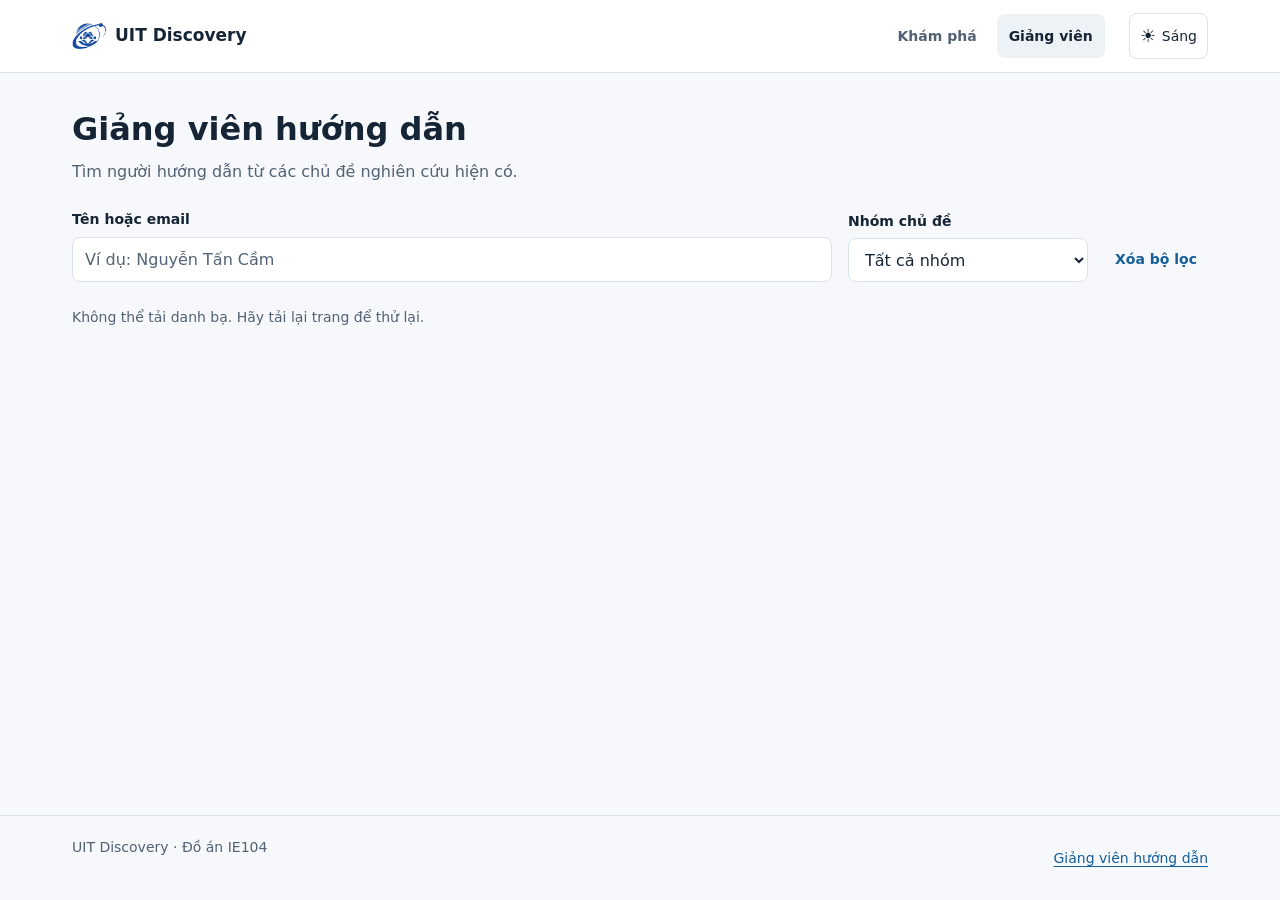
==== lecturers/index.html @ 0c949208 "feat: align lecturer directory and profiles with academic design" ====
<!DOCTYPE html>
<html lang="vi">
  <head>
    <meta charset="utf-8" />
    <script src="../assets/js/theme.js"></script>
    <meta name="viewport" content="width=device-width, initial-scale=1" />
    <meta name="description" content="Tìm giảng viên theo tên, email và nhóm chủ đề nghiên cứu." />
    <title>Giảng viên hướng dẫn | UIT Discovery</title>
    <link rel="icon" href="../assets/images/uit-logo.png" />
    <link rel="stylesheet" href="../assets/css/reset.css" />
    <link rel="stylesheet" href="../assets/css/style.css" />
    <link rel="stylesheet" href="../assets/css/lecturers.css" />
    <script type="module" src="../assets/js/lecturers.js"></script>
  </head>
  <body id="page-lecturers">
    <a class="skip-link" href="#main-content">Đến nội dung chính</a>
    <header class="site-header">
      <div class="container site-header__inner">
        <a class="site-header__brand" href="../index.html"
          ><img
            class="site-header__logo-img"
            src="../assets/images/uit-logo.png"
            width="34"
            height="30"
            alt="UIT"
          /><span>UIT Discovery</span></a
        >
        <nav class="site-nav" aria-label="Điều hướng chính">
          <ul class="site-nav__list">
            <li><a class="site-nav__link" href="../topics/index.html">Khám phá</a></li>
            <li>
              <a class="site-nav__link" href="../lecturers/index.html" aria-current="page"
                >Giảng viên</a
              >
            </li>
          </ul>
        </nav>
        <button
          type="button"
          class="theme-toggle"
          aria-label="Giao diện sáng/tối"
          aria-pressed="false"
          title="Chuyển sang giao diện tối"
          hidden
        >
          <span class="theme-toggle__icon" aria-hidden="true">☀</span
          ><span class="theme-toggle__text">Sáng</span>
        </button>
      </div>
    </header>
    <main id="main-content" class="container page">
      <header class="page-header">
        <h1>Giảng viên hướng dẫn</h1>
        <p class="page-header__desc">Tìm người hướng dẫn từ các chủ đề nghiên cứu hiện có.</p>
      </header>
      <form id="lecturer-filter" class="lecturers-filter" role="search">
        <div class="form-group lecturers-filter__search">
          <label for="lecturer-search">Tên hoặc email</label
          ><input
            id="lecturer-search"
            type="search"
            placeholder="Ví dụ: Nguyễn Tấn Cầm"
            autocomplete="off"
          />
        </div>
        <div class="form-group">
          <label for="lecturer-group">Nhóm chủ đề</label
          ><select id="lecturer-group">
            <option value="">Tất cả nhóm</option>
          </select>
        </div>
        <button class="btn btn--quiet" type="reset">Xóa bộ lọc</button>
      </form>
      <p id="lecturers-status" class="lecturers-status" role="status" aria-live="polite">
        Đang tải giảng viên…
      </p>
      <section
        class="lecturers-grid"
        id="lecturers-list"
        aria-label="Danh sách giảng viên"
      ></section>
    </main>
    <footer class="site-footer">
      <div class="container site-footer__inner">
        <p>UIT Discovery · Đồ án IE104</p>
        <a href="../lecturers/index.html">Giảng viên hướng dẫn</a>
      </div>
    </footer>
    <noscript><p class="container">Hãy bật JavaScript để tải dữ liệu và xem lộ trình.</p></noscript>
  </body>
</html>
---- assets/css/style.css ----
/* Nền giao diện học thuật — TV1 quản lý token và thành phần dùng chung. */
:root {
  color-scheme: light;
  --color-bg: #f6f8fb;
  --color-surface: #fff;
  --color-text: #162536;
  --color-muted: #526274;
  --color-border: #dbe3ed;
  --color-primary: #165f9b;
  --color-on-primary: #fff;
  --color-link: #165f9b;
  --color-focus: #165f9b;
  --color-surface-muted: #edf2f7;
  --color-domain-sec-bg: #eaf2fa;
  --color-domain-sec-accent: #235b85;
  --color-domain-data-bg: #e7f4ef;
  --color-domain-data-accent: #23654e;
  --color-domain-nlp-bg: #f0ecf8;
  --color-domain-nlp-accent: #65468c;
  --font-body: system-ui, -apple-system, "Segoe UI", Arial, sans-serif;
  --font-heading: var(--font-body);
  --space-1: 4px;
  --space-2: 8px;
  --space-3: 12px;
  --space-4: 16px;
  --space-5: 24px;
  --space-6: 32px;
  --space-7: 40px;
  --space-8: 48px;
  --radius-sm: 8px;
  --radius-card: 12px;
  --radius-pill: 999px;
  --container-max: 1200px;
  --transition-fast: 150ms ease;
}
@media (prefers-color-scheme: dark) {
  :root:not([data-theme="light"]) {
    color-scheme: dark;
    --color-bg: #141a23;
    --color-surface: #1c2531;
    --color-text: #ecf2f8;
    --color-muted: #acb8c8;
    --color-border: #344154;
    --color-primary: #8cc7ff;
    --color-on-primary: #10263a;
    --color-link: #8cc7ff;
    --color-focus: #a9d6ff;
    --color-surface-muted: #242f3e;
    --color-domain-sec-bg: #20354a;
    --color-domain-sec-accent: #acd4f7;
    --color-domain-data-bg: #203a36;
    --color-domain-data-accent: #a1dfcf;
    --color-domain-nlp-bg: #342e48;
    --color-domain-nlp-accent: #d5c6f5;
  }
}
:root[data-theme="dark"] {
  color-scheme: dark;
  --color-bg: #141a23;
  --color-surface: #1c2531;
  --color-text: #ecf2f8;
  --color-muted: #acb8c8;
  --color-border: #344154;
  --color-primary: #8cc7ff;
  --color-on-primary: #10263a;
  --color-link: #8cc7ff;
  --color-focus: #a9d6ff;
  --color-surface-muted: #242f3e;
  --color-domain-sec-bg: #20354a;
  --color-domain-sec-accent: #acd4f7;
  --color-domain-data-bg: #203a36;
  --color-domain-data-accent: #a1dfcf;
  --color-domain-nlp-bg: #342e48;
  --color-domain-nlp-accent: #d5c6f5;
}
html {
  scroll-padding-top: 24px;
}
body {
  min-width: 0;
  min-height: 100vh;
  display: flex;
  flex-direction: column;
  background: var(--color-bg);
  color: var(--color-text);
  font-family: var(--font-body);
  font-size: 16px;
  line-height: 1.6;
}
main {
  flex: 1;
  min-width: 0;
}
[hidden] {
  display: none !important;
}
h1,
h2,
h3,
p,
a,
summary {
  overflow-wrap: anywhere;
}
h1,
h2,
h3 {
  color: var(--color-text);
  line-height: 1.3;
  font-weight: 700;
}
h1 {
  font-size: 26px;
}
h2 {
  font-size: 22px;
}
h3 {
  font-size: 18px;
}
a {
  color: var(--color-link);
  text-underline-offset: 3px;
}
a:hover {
  text-decoration-thickness: 2px;
}
button,
input,
select {
  font: inherit;
}
button,
a,
input,
select,
summary {
  -webkit-tap-highlight-color: transparent;
}
button {
  cursor: pointer;
}
button:disabled {
  cursor: default;
  opacity: 0.5;
}
:focus-visible {
  outline: 3px solid var(--color-focus);
  outline-offset: 3px;
}
.container {
  width: 100%;
  max-width: var(--container-max);
  margin-inline: auto;
  padding-inline: 16px;
}
.page {
  padding-block: 28px 48px;
}
.page-header {
  margin-bottom: 24px;
}
.page-header__desc {
  color: var(--color-muted);
  margin-top: 8px;
  max-width: 70ch;
}
.eyebrow {
  color: var(--color-muted);
  font-size: 14px;
  font-weight: 600;
  margin-bottom: 8px;
}
.site-header {
  background: var(--color-surface);
  border-bottom: 1px solid var(--color-border);
}
.site-header__inner {
  display: flex;
  align-items: center;
  flex-wrap: wrap;
  gap: 4px 12px;
  padding-block: 8px;
}
.site-header__brand {
  display: inline-flex;
  align-items: center;
  gap: 9px;
  text-decoration: none;
  color: var(--color-text);
  font-size: 17px;
  font-weight: 700;
  white-space: nowrap;
  min-height: 44px;
}
.site-header__logo-img {
  width: 34px;
  height: 30px;
  object-fit: contain;
}
.site-nav {
  order: 3;
  flex-basis: 100%;
}
.site-nav__list {
  display: flex;
  justify-content: center;
  gap: 8px;
  list-style: none;
  margin: 0;
  padding: 0;
}
.site-nav__link {
  display: flex;
  align-items: center;
  min-height: 44px;
  padding: 8px 12px;
  text-decoration: none;
  color: var(--color-muted);
  border-radius: 8px;
  font-size: 14px;
  font-weight: 600;
}
.site-nav__link[aria-current="page"] {
  background: var(--color-surface-muted);
  color: var(--color-text);
}
.site-nav__link:hover {
  color: var(--color-link);
}
.theme-toggle {
  margin-left: auto;
  display: inline-flex;
  align-items: center;
  justify-content: center;
  gap: 6px;
  min-height: 44px;
  min-width: 76px;
  padding: 8px 10px;
  background: transparent;
  border: 1px solid var(--color-border);
  border-radius: 8px;
  color: var(--color-text);
  font-size: 14px;
}
.theme-toggle__icon {
  font-size: 18px;
}
.site-footer {
  border-top: 1px solid var(--color-border);
  color: var(--color-muted);
  font-size: 14px;
}
.site-footer__inner {
  display: flex;
  justify-content: space-between;
  flex-wrap: wrap;
  gap: 8px 24px;
  padding-block: 20px;
}
.site-footer a {
  display: inline-flex;
  align-items: center;
  min-height: 44px;
}
.btn {
  display: inline-flex;
  justify-content: center;
  align-items: center;
  gap: 8px;
  min-height: 44px;
  padding: 9px 18px;
  border: 1px solid transparent;
  border-radius: var(--radius-sm);
  background: var(--color-primary);
  color: var(--color-on-primary);
  text-decoration: none;
  font-weight: 600;
  font-size: 14px;
  line-height: 1.4;
}
.btn:hover:not(:disabled) {
  filter: brightness(0.95);
}
.btn--outline {
  background: var(--color-surface);
  border-color: var(--color-border);
  color: var(--color-link);
}
.btn--quiet {
  background: transparent;
  color: var(--color-link);
  padding-inline: 10px;
}
label {
  font-size: 14px;
  font-weight: 600;
}
input,
select {
  display: block;
  width: 100%;
  min-height: 44px;
  padding: 9px 12px;
  border: 1px solid var(--color-border);
  border-radius: var(--radius-sm);
  background: var(--color-surface);
  color: var(--color-text);
  min-width: 0;
  max-width: 100%;
}
input::placeholder {
  color: var(--color-muted);
  opacity: 1;
}
.form-group {
  display: grid;
  gap: 6px;
  min-width: 0;
}
.badge,
.lecturer-tag {
  display: inline-block;
  border-radius: 6px;
  padding: 3px 9px;
  background: var(--color-surface-muted);
  color: var(--color-muted);
  font-size: 12px;
  font-weight: 600;
  line-height: 1.5;
}
.badge--primary,
.badge--sec,
.lecturer-tag--sec {
  background: var(--color-domain-sec-bg);
  color: var(--color-domain-sec-accent);
}
.badge--success,
.badge--data,
.lecturer-tag--data {
  background: var(--color-domain-data-bg);
  color: var(--color-domain-data-accent);
}
.badge--purple,
.badge--nlp,
.lecturer-tag--nlp {
  background: var(--color-domain-nlp-bg);
  color: var(--color-domain-nlp-accent);
}
.badge--warning {
  background: var(--color-surface-muted);
  color: var(--color-text);
}
.status-panel {
  padding-block: 48px;
  max-width: 65ch;
}
.status-panel p {
  margin-block: 12px 24px;
  color: var(--color-muted);
}
.skip-link {
  position: absolute;
  top: -100px;
  left: 16px;
  z-index: 100;
  background: var(--color-surface);
  padding: 12px;
  border: 1px solid var(--color-border);
}
.skip-link:focus {
  top: 8px;
}
.sr-only {
  position: absolute;
  width: 1px;
  height: 1px;
  padding: 0;
  margin: -1px;
  overflow: hidden;
  clip: rect(0, 0, 0, 0);
  white-space: nowrap;
  border: 0;
}
.reading-guide {
  color: var(--color-muted);
  font-size: 14px;
}
.reading-guide > summary {
  cursor: pointer;
  min-height: 44px;
  display: list-item;
  padding-block: 10px;
  color: var(--color-link);
  font-weight: 600;
}
.reading-guide ol,
.reading-guide p {
  margin-block: 8px 16px;
  max-width: 75ch;
}
.reading-guide ol {
  padding-left: 22px;
}
.breadcrumb {
  margin-bottom: 20px;
  font-size: 14px;
  color: var(--color-muted);
}
.breadcrumb a {
  display: inline-flex;
  min-height: 44px;
  align-items: center;
}
/* Hàng đề tài dùng lại ở khám phá và hồ sơ. */
.topic-row {
  display: grid;
  gap: 8px;
  padding: 20px;
  min-width: 0;
}
.topic-row + .topic-row {
  border-top: 1px solid var(--color-border);
}
.topic-row__title {
  font-size: 18px;
  line-height: 1.45;
  margin: 0;
}
.topic-row__title a {
  color: var(--color-text);
  text-decoration: none;
}
.topic-row__title a:hover {
  color: var(--color-link);
  text-decoration: underline;
}
.topic-row__meta {
  color: var(--color-muted);
  font-size: 14px;
}
.topic-row__group {
  justify-self: start;
}
@media (min-width: 768px) {
  .container {
    padding-inline: 24px;
  }
  h1 {
    font-size: 32px;
  }
  .page {
    padding-top: 36px;
  }
  .site-header__inner {
    min-height: 72px;
    flex-wrap: nowrap;
    gap: 24px;
  }
  .site-nav {
    order: 0;
    flex-basis: auto;
    margin-left: auto;
  }
  .site-nav__list {
    justify-content: flex-start;
  }
  .theme-toggle {
    margin-left: 0;
  }
  .topic-row {
    padding: 20px 24px;
  }
}
@media (min-width: 1024px) {
  .container {
    padding-inline: 32px;
  }
  .topic-row {
    grid-template-columns: minmax(0, 1fr) auto;
    column-gap: 24px;
  }
  .topic-row__title {
    grid-column: 1;
    grid-row: 1;
  }
  .topic-row__meta {
    grid-column: 1;
    grid-row: 2;
  }
  .topic-row__group {
    grid-column: 2;
    grid-row: 1;
    align-self: start;
    max-width: 190px;
  }
}
@media (prefers-reduced-motion: reduce) {
  *,
  *::before,
  *::after {
    scroll-behavior: auto !important;
    transition: none !important;
  }
}
/* Trang vào chỉ định hướng tới hai chức năng chính. */
#page-home .home {
  padding-block: 64px;
  max-width: 900px;
}
#page-home .home__intro {
  max-width: 65ch;
  color: var(--color-muted);
  margin-top: 16px;
}
#page-home .home__actions {
  display: flex;
  flex-wrap: wrap;
  gap: 12px;
  margin-block: 28px 40px;
}
#page-home .home__steps {
  border-top: 1px solid var(--color-border);
  padding-top: 24px;
}
#page-home .home__steps ol {
  padding-left: 22px;
  color: var(--color-muted);
  margin-top: 12px;
}
---- assets/css/lecturers.css ----
/* TV3 — danh bạ: cùng token với khám phá, lưới 1/2/3 cột. */
#page-lecturers .lecturers-filter {
  display: grid;
  gap: 16px;
  align-items: end;
  margin-bottom: 24px;
}
#page-lecturers .lecturers-filter > .btn {
  justify-self: start;
}
#page-lecturers .lecturers-status {
  color: var(--color-muted);
  font-size: 14px;
  margin-bottom: 16px;
  min-height: 23px;
}
#page-lecturers .lecturers-grid {
  display: grid;
  grid-template-columns: minmax(0, 1fr);
  gap: 16px;
}
#page-lecturers .lecturer-card {
  min-width: 0;
  display: flex;
  flex-direction: column;
  gap: 16px;
  padding: 20px;
  background: var(--color-surface);
  border: 1px solid var(--color-border);
  border-radius: 12px;
}
#page-lecturers .lecturer-card__header {
  display: flex;
  align-items: flex-start;
  gap: 12px;
}
#page-lecturers .lecturer-card__avatar {
  display: flex;
  align-items: center;
  justify-content: center;
  width: 44px;
  height: 44px;
  flex: 0 0 44px;
  border-radius: 50%;
  background: var(--color-surface-muted);
  color: var(--color-text);
  font-size: 14px;
  font-weight: 600;
  overflow: hidden;
}
#page-lecturers .lecturer-card__avatar img {
  width: 100%;
  height: 100%;
  object-fit: cover;
}
#page-lecturers .lecturer-card__meta {
  min-width: 0;
}
#page-lecturers .lecturer-card__name {
  font-size: 18px;
  margin-bottom: 6px;
  line-height: 1.4;
}
#page-lecturers .lecturer-card__email-link {
  font-size: 14px;
}
#page-lecturers .lecturer-card__tags {
  display: flex;
  flex-wrap: wrap;
  gap: 6px;
}
#page-lecturers .lecturer-card__footer {
  display: flex;
  align-items: center;
  justify-content: space-between;
  gap: 12px;
  margin-top: auto;
  padding-top: 4px;
}
#page-lecturers .lecturer-card__topic-count {
  color: var(--color-muted);
  font-size: 14px;
}
#page-lecturers .lecturer-card__profile-link {
  display: inline-flex;
  align-items: center;
  min-height: 44px;
  font-size: 14px;
  font-weight: 600;
}
@media (min-width: 768px) {
  #page-lecturers .lecturers-grid {
    grid-template-columns: repeat(2, minmax(0, 1fr));
  }
  #page-lecturers .lecturers-filter {
    grid-template-columns: minmax(0, 1fr) 240px auto;
  }
}
@media (min-width: 1024px) {
  #page-lecturers .lecturers-grid {
    grid-template-columns: repeat(3, minmax(0, 1fr));
  }
}
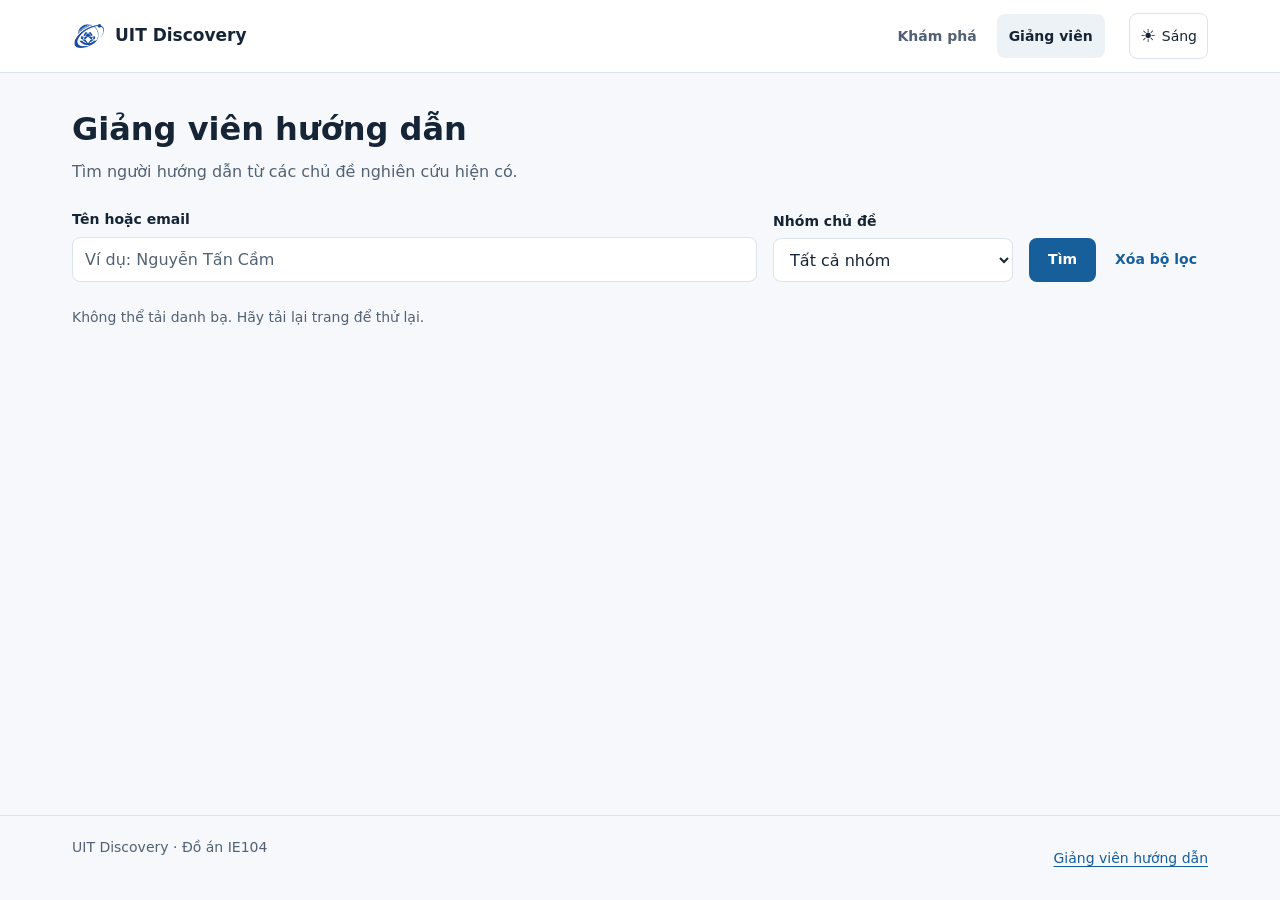
==== commit dcb925f4: "fix: validate search semantics and keep logo visible in dark mode" ====
--- a/lecturers/index.html
+++ b/lecturers/index.html
@@ -69,7 +69,10 @@
             <option value="">Tất cả nhóm</option>
           </select>
         </div>
-        <button class="btn btn--quiet" type="reset">Xóa bộ lọc</button>
+        <div class="lecturers-filter__actions">
+          <button class="btn" type="submit">Tìm</button
+          ><button class="btn btn--quiet" type="reset">Xóa bộ lọc</button>
+        </div>
       </form>
       <p id="lecturers-status" class="lecturers-status" role="status" aria-live="polite">
         Đang tải giảng viên…
--- a/assets/css/style.css
+++ b/assets/css/style.css
@@ -197,6 +197,10 @@
   width: 34px;
   height: 30px;
   object-fit: contain;
+  /* Logo gốc màu xanh cần nền trắng để rõ cả ở theme tối. */
+  background: #fff;
+  padding: 2px;
+  border-radius: 6px;
 }
 .site-nav {
   order: 3;
--- a/assets/css/lecturers.css
+++ b/assets/css/lecturers.css
@@ -101,3 +101,5 @@
     grid-template-columns: repeat(3, minmax(0, 1fr));
   }
 }
+
+#page-lecturers .lecturers-filter__actions { display:flex; flex-wrap:wrap; gap:8px; }
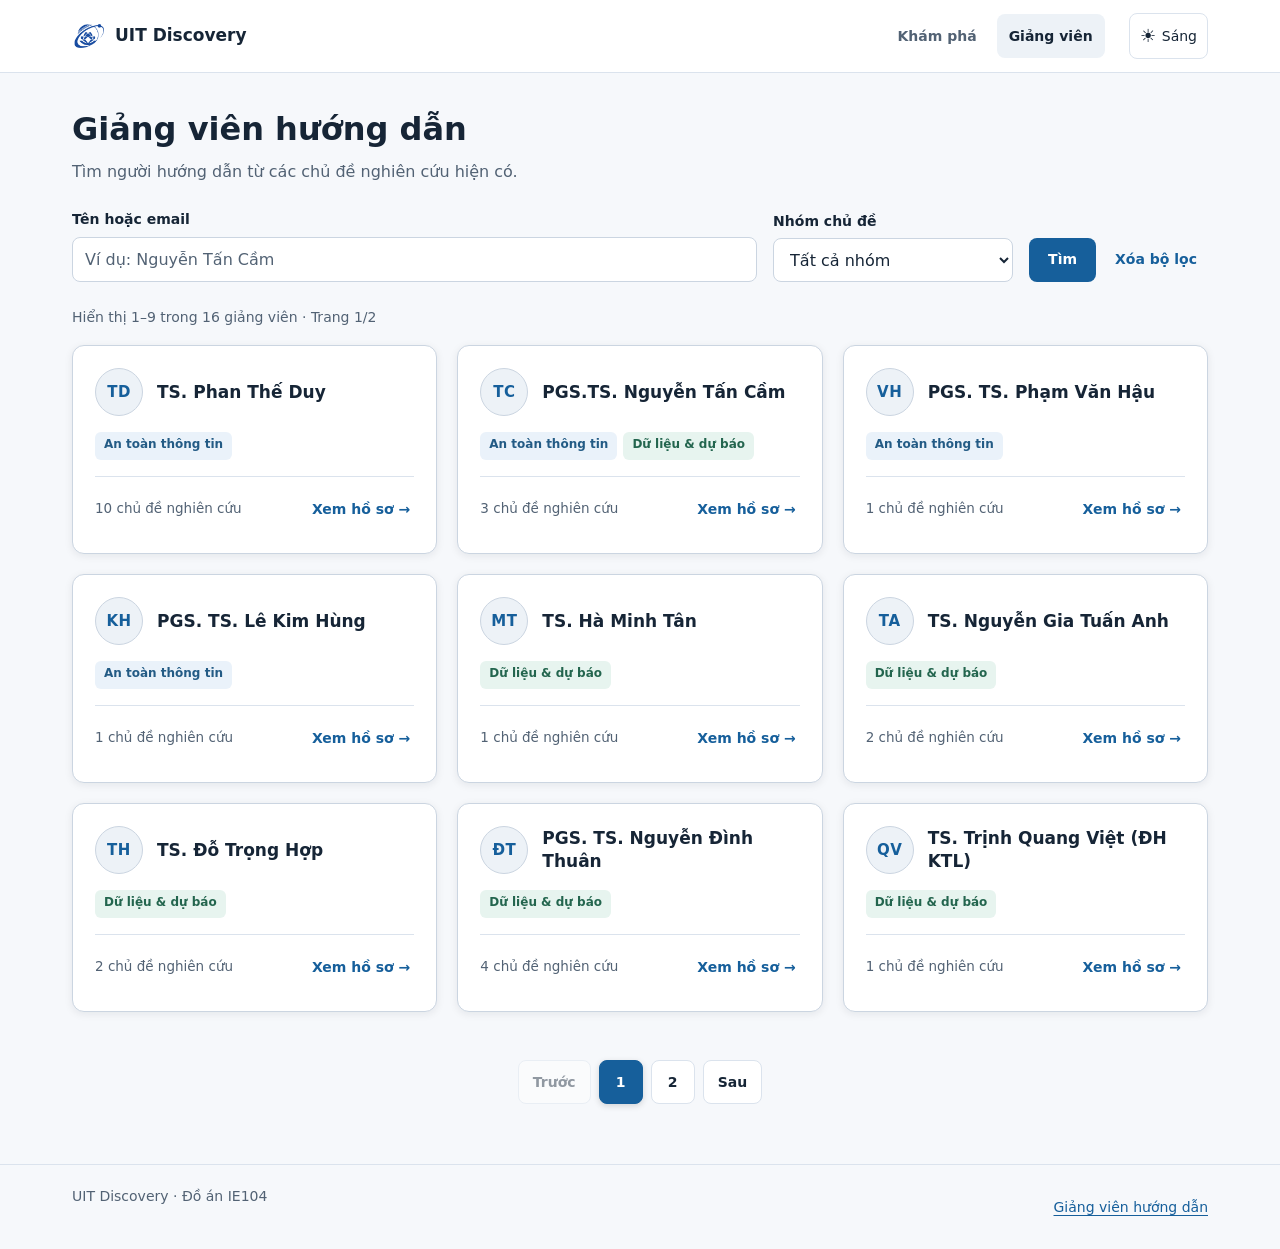
==== commit 158b5df6: "feat: improve Job 2 lecturers directory and profile usability" ====
--- a/lecturers/index.html
+++ b/lecturers/index.html
@@ -82,6 +82,12 @@
         id="lecturers-list"
         aria-label="Danh sách giảng viên"
       ></section>
+      <nav
+        id="lecturers-pagination"
+        class="lecturers-pagination"
+        aria-label="Phân trang danh sách giảng viên"
+        hidden
+      ></nav>
     </main>
     <footer class="site-footer">
       <div class="container site-footer__inner">
--- a/assets/css/lecturers.css
+++ b/assets/css/lecturers.css
@@ -1,93 +1,219 @@
-/* TV3 — danh bạ: cùng token với khám phá, lưới 1/2/3 cột. */
+/* TV2 Job 2 — Danh bạ giảng viên: nâng cấp giao diện, phân trang và responsive. */
+
+#page-lecturers {
+  --card-border-color: #cbd5e1;
+  --card-shadow: 0 2px 8px rgba(15, 23, 42, 0.08);
+}
+
+html[data-theme="dark"] #page-lecturers {
+  --card-border-color: #334155;
+  --card-shadow: 0 2px 8px rgba(0, 0, 0, 0.35);
+}
+
+@media (prefers-color-scheme: dark) {
+  html:not([data-theme="light"]) #page-lecturers {
+    --card-border-color: #334155;
+    --card-shadow: 0 2px 8px rgba(0, 0, 0, 0.35);
+  }
+}
+
 #page-lecturers .lecturers-filter {
   display: grid;
   gap: 16px;
   align-items: end;
   margin-bottom: 24px;
 }
+
+#page-lecturers .lecturers-filter input,
+#page-lecturers .lecturers-filter select {
+  border: 1.5px solid var(--card-border-color);
+  border-radius: var(--radius-sm);
+  background: var(--color-surface);
+  transition: border-color 0.15s ease, box-shadow 0.15s ease;
+}
+
+#page-lecturers .lecturers-filter input:focus,
+#page-lecturers .lecturers-filter select:focus {
+  border-color: var(--color-primary);
+  outline: 2px solid var(--color-focus);
+}
+
 #page-lecturers .lecturers-filter > .btn {
   justify-self: start;
 }
+
 #page-lecturers .lecturers-status {
   color: var(--color-muted);
   font-size: 14px;
   margin-bottom: 16px;
   min-height: 23px;
-}
+  font-weight: 500;
+}
+
 #page-lecturers .lecturers-grid {
   display: grid;
   grid-template-columns: minmax(0, 1fr);
-  gap: 16px;
-}
+  gap: 20px;
+}
+
 #page-lecturers .lecturer-card {
   min-width: 0;
   display: flex;
   flex-direction: column;
   gap: 16px;
-  padding: 20px;
+  padding: 22px;
   background: var(--color-surface);
-  border: 1px solid var(--color-border);
+  border: 1.5px solid var(--card-border-color);
   border-radius: 12px;
-}
+  box-shadow: var(--card-shadow);
+  transition: transform 0.2s ease, box-shadow 0.2s ease, border-color 0.2s ease;
+}
+
+#page-lecturers .lecturer-card:hover {
+  transform: translateY(-2px);
+  border-color: var(--color-primary);
+  box-shadow: 0 6px 18px rgba(0, 86, 179, 0.14);
+}
+
 #page-lecturers .lecturer-card__header {
   display: flex;
-  align-items: flex-start;
-  gap: 12px;
-}
+  align-items: center;
+  gap: 14px;
+}
+
 #page-lecturers .lecturer-card__avatar {
   display: flex;
   align-items: center;
   justify-content: center;
-  width: 44px;
-  height: 44px;
-  flex: 0 0 44px;
+  width: 48px;
+  height: 48px;
+  flex: 0 0 48px;
   border-radius: 50%;
   background: var(--color-surface-muted);
-  color: var(--color-text);
-  font-size: 14px;
-  font-weight: 600;
+  border: 1.5px solid var(--card-border-color);
+  color: var(--color-primary);
+  font-size: 15px;
+  font-weight: 700;
+  letter-spacing: 0.5px;
   overflow: hidden;
-}
+  user-select: none;
+}
+
 #page-lecturers .lecturer-card__avatar img {
   width: 100%;
   height: 100%;
   object-fit: cover;
 }
+
 #page-lecturers .lecturer-card__meta {
   min-width: 0;
-}
+  flex: 1;
+}
+
 #page-lecturers .lecturer-card__name {
-  font-size: 18px;
-  margin-bottom: 6px;
-  line-height: 1.4;
-}
-#page-lecturers .lecturer-card__email-link {
-  font-size: 14px;
-}
+  font-size: 17px;
+  margin: 0;
+  line-height: 1.35;
+  color: var(--color-text);
+  font-weight: 600;
+}
+
 #page-lecturers .lecturer-card__tags {
   display: flex;
   flex-wrap: wrap;
   gap: 6px;
-}
+  min-height: 28px;
+}
+
 #page-lecturers .lecturer-card__footer {
   display: flex;
   align-items: center;
   justify-content: space-between;
   gap: 12px;
   margin-top: auto;
-  padding-top: 4px;
-}
+  padding-top: 10px;
+  border-top: 1px solid var(--color-border);
+}
+
 #page-lecturers .lecturer-card__topic-count {
   color: var(--color-muted);
-  font-size: 14px;
-}
+  font-size: 13.5px;
+  margin: 0;
+}
+
 #page-lecturers .lecturer-card__profile-link {
   display: inline-flex;
   align-items: center;
+  gap: 4px;
   min-height: 44px;
+  padding: 0 4px;
   font-size: 14px;
   font-weight: 600;
-}
+  color: var(--color-primary);
+  text-decoration: none;
+  transition: color 0.15s ease, transform 0.15s ease;
+}
+
+#page-lecturers .lecturer-card__profile-link:hover {
+  color: var(--color-link);
+  text-decoration: underline;
+  transform: translateX(2px);
+}
+
+/* Thanh phân trang */
+#page-lecturers .lecturers-pagination {
+  display: flex;
+  justify-content: center;
+  align-items: center;
+  flex-wrap: wrap;
+  gap: 8px;
+  margin-top: 36px;
+  padding: 12px 0;
+}
+
+#page-lecturers .lecturers-pagination__button {
+  min-width: 44px;
+  min-height: 44px;
+  padding: 8px 14px;
+  border: 1px solid var(--color-border);
+  border-radius: var(--radius-sm);
+  background: var(--color-surface);
+  color: var(--color-text);
+  font-size: 14px;
+  font-weight: 600;
+  cursor: pointer;
+  display: inline-flex;
+  align-items: center;
+  justify-content: center;
+  transition: all 0.2s ease;
+}
+
+#page-lecturers .lecturers-pagination__button:hover:not(:disabled) {
+  background: var(--color-surface-muted);
+  border-color: var(--color-primary);
+  color: var(--color-primary);
+}
+
+#page-lecturers .lecturers-pagination__button:disabled {
+  opacity: 0.45;
+  cursor: not-allowed;
+  border-color: var(--color-border);
+}
+
+#page-lecturers .lecturers-pagination__button[aria-current="page"] {
+  background: var(--color-primary);
+  color: var(--color-on-primary);
+  border-color: var(--color-primary);
+  cursor: default;
+  box-shadow: 0 2px 6px rgba(0, 0, 0, 0.15);
+}
+
+#page-lecturers .lecturers-filter__actions {
+  display: flex;
+  flex-wrap: wrap;
+  gap: 8px;
+}
+
 @media (min-width: 768px) {
   #page-lecturers .lecturers-grid {
     grid-template-columns: repeat(2, minmax(0, 1fr));
@@ -96,10 +222,9 @@
     grid-template-columns: minmax(0, 1fr) 240px auto;
   }
 }
+
 @media (min-width: 1024px) {
   #page-lecturers .lecturers-grid {
     grid-template-columns: repeat(3, minmax(0, 1fr));
   }
 }
-
-#page-lecturers .lecturers-filter__actions { display:flex; flex-wrap:wrap; gap:8px; }
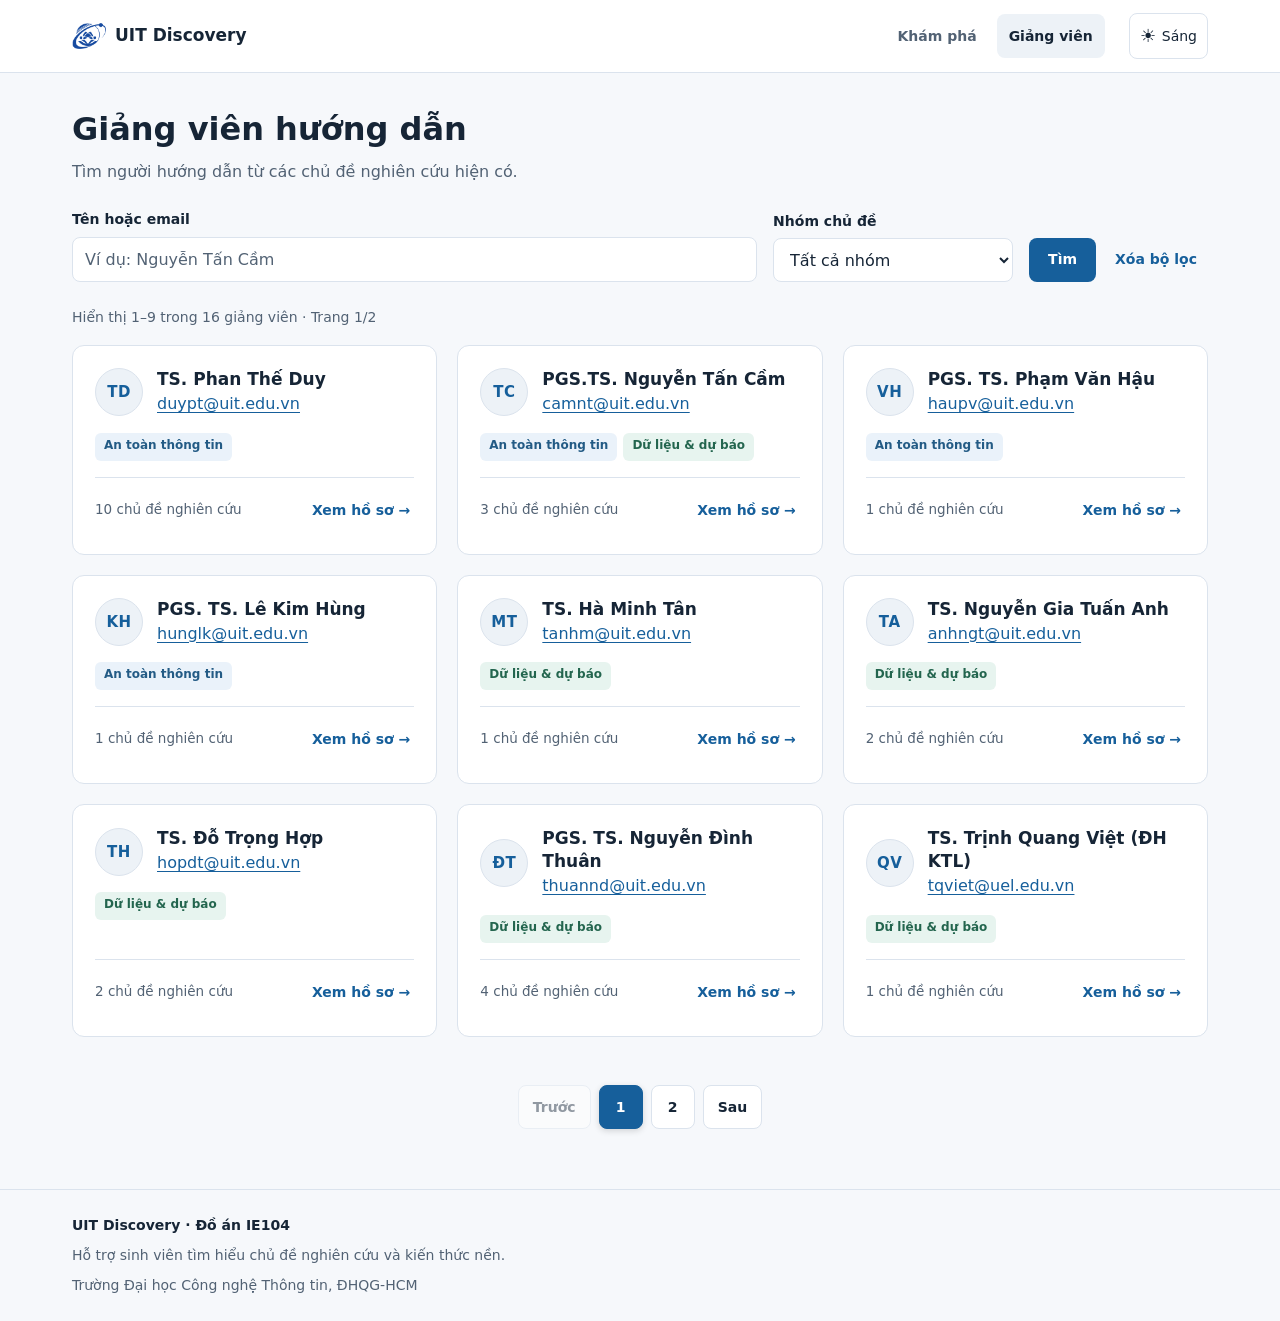
==== commit 0e8efece: "style: replace footer navigation with project context on all pages" ====
--- a/lecturers/index.html
+++ b/lecturers/index.html
@@ -91,8 +91,9 @@
     </main>
     <footer class="site-footer">
       <div class="container site-footer__inner">
-        <p>UIT Discovery · Đồ án IE104</p>
-        <a href="../lecturers/index.html">Giảng viên hướng dẫn</a>
+        <p class="site-footer__brand">UIT Discovery · Đồ án IE104</p>
+        <p>Hỗ trợ sinh viên tìm hiểu chủ đề nghiên cứu và kiến thức nền.</p>
+        <p>Trường Đại học Công nghệ Thông tin, ĐHQG-HCM</p>
       </div>
     </footer>
     <noscript><p class="container">Hãy bật JavaScript để tải dữ liệu và xem lộ trình.</p></noscript>
--- a/assets/css/style.css
+++ b/assets/css/style.css
@@ -34,7 +34,7 @@
   --transition-fast: 150ms ease;
 }
 @media (prefers-color-scheme: dark) {
-  :root:not([data-theme="light"]) {
+  :root[data-theme="dark"] {
     color-scheme: dark;
     --color-bg: #141a23;
     --color-surface: #1c2531;
@@ -197,10 +197,8 @@
   width: 34px;
   height: 30px;
   object-fit: contain;
-  /* Logo gốc màu xanh cần nền trắng để rõ cả ở theme tối. */
-  background: #fff;
-  padding: 2px;
-  border-radius: 6px;
+  /* PNG đã có alpha; không đặt nền trắng lên logo. */
+  background: transparent;
 }
 .site-nav {
   order: 3;
@@ -257,16 +255,12 @@
 }
 .site-footer__inner {
   display: flex;
-  justify-content: space-between;
-  flex-wrap: wrap;
-  gap: 8px 24px;
-  padding-block: 20px;
-}
-.site-footer a {
-  display: inline-flex;
-  align-items: center;
-  min-height: 44px;
-}
+  flex-direction: column;
+  align-items: flex-start;
+  gap: 8px;
+  padding-block: 24px;
+}
+.site-footer__brand { font-weight: 600; color: var(--color-text); }
 .btn {
   display: inline-flex;
   justify-content: center;
@@ -532,3 +526,17 @@
   color: var(--color-muted);
   margin-top: 12px;
 }
+
+/* Material tiết chế: thành phần và trạng thái dùng chung. */
+:root { --radius-dialog: 16px; --shadow-overlay: 0 12px 32px #0003; }
+#page-home .site-header__inner { flex-wrap: nowrap; min-height: 72px; }
+#page-home .theme-toggle { margin-left: auto; }
+.btn, .theme-toggle, .site-nav__link, input, select, button { transition: background-color var(--transition-fast), color var(--transition-fast), border-color var(--transition-fast); }
+button, .btn, .theme-toggle, .site-nav__link { min-height: 44px; }
+input, select, .btn, .theme-toggle { border-radius: var(--radius-sm); }
+.btn:hover { filter: brightness(.95); }
+button:active:not(:disabled), .btn:active { filter: brightness(.9); }
+button:disabled { opacity: .55; cursor: default; }
+dialog { border-radius: var(--radius-dialog); box-shadow: var(--shadow-overlay); }
+:focus-visible { outline: 3px solid var(--color-focus); outline-offset: 3px; }
+@media (prefers-reduced-motion: reduce) { *, *::before, *::after { scroll-behavior: auto !important; transition: none !important; animation: none !important; } }
--- a/assets/css/lecturers.css
+++ b/assets/css/lecturers.css
@@ -1,18 +1,18 @@
 /* TV2 Job 2 — Danh bạ giảng viên: nâng cấp giao diện, phân trang và responsive. */
 
 #page-lecturers {
-  --card-border-color: #cbd5e1;
+  --card-border-color: var(--color-border);
   --card-shadow: 0 2px 8px rgba(15, 23, 42, 0.08);
 }
 
 html[data-theme="dark"] #page-lecturers {
-  --card-border-color: #334155;
+  --card-border-color: var(--color-border);
   --card-shadow: 0 2px 8px rgba(0, 0, 0, 0.35);
 }
 
 @media (prefers-color-scheme: dark) {
   html:not([data-theme="light"]) #page-lecturers {
-    --card-border-color: #334155;
+    --card-border-color: var(--color-border);
     --card-shadow: 0 2px 8px rgba(0, 0, 0, 0.35);
   }
 }
@@ -65,14 +65,14 @@
   background: var(--color-surface);
   border: 1.5px solid var(--card-border-color);
   border-radius: 12px;
-  box-shadow: var(--card-shadow);
-  transition: transform 0.2s ease, box-shadow 0.2s ease, border-color 0.2s ease;
+  box-shadow: none;
+  transition: background-color var(--transition-fast), border-color var(--transition-fast);
 }
 
 #page-lecturers .lecturer-card:hover {
-  transform: translateY(-2px);
-  border-color: var(--color-primary);
-  box-shadow: 0 6px 18px rgba(0, 86, 179, 0.14);
+  background: var(--color-surface-muted);
+  border-color: var(--color-primary);
+  box-shadow: none;
 }
 
 #page-lecturers .lecturer-card__header {
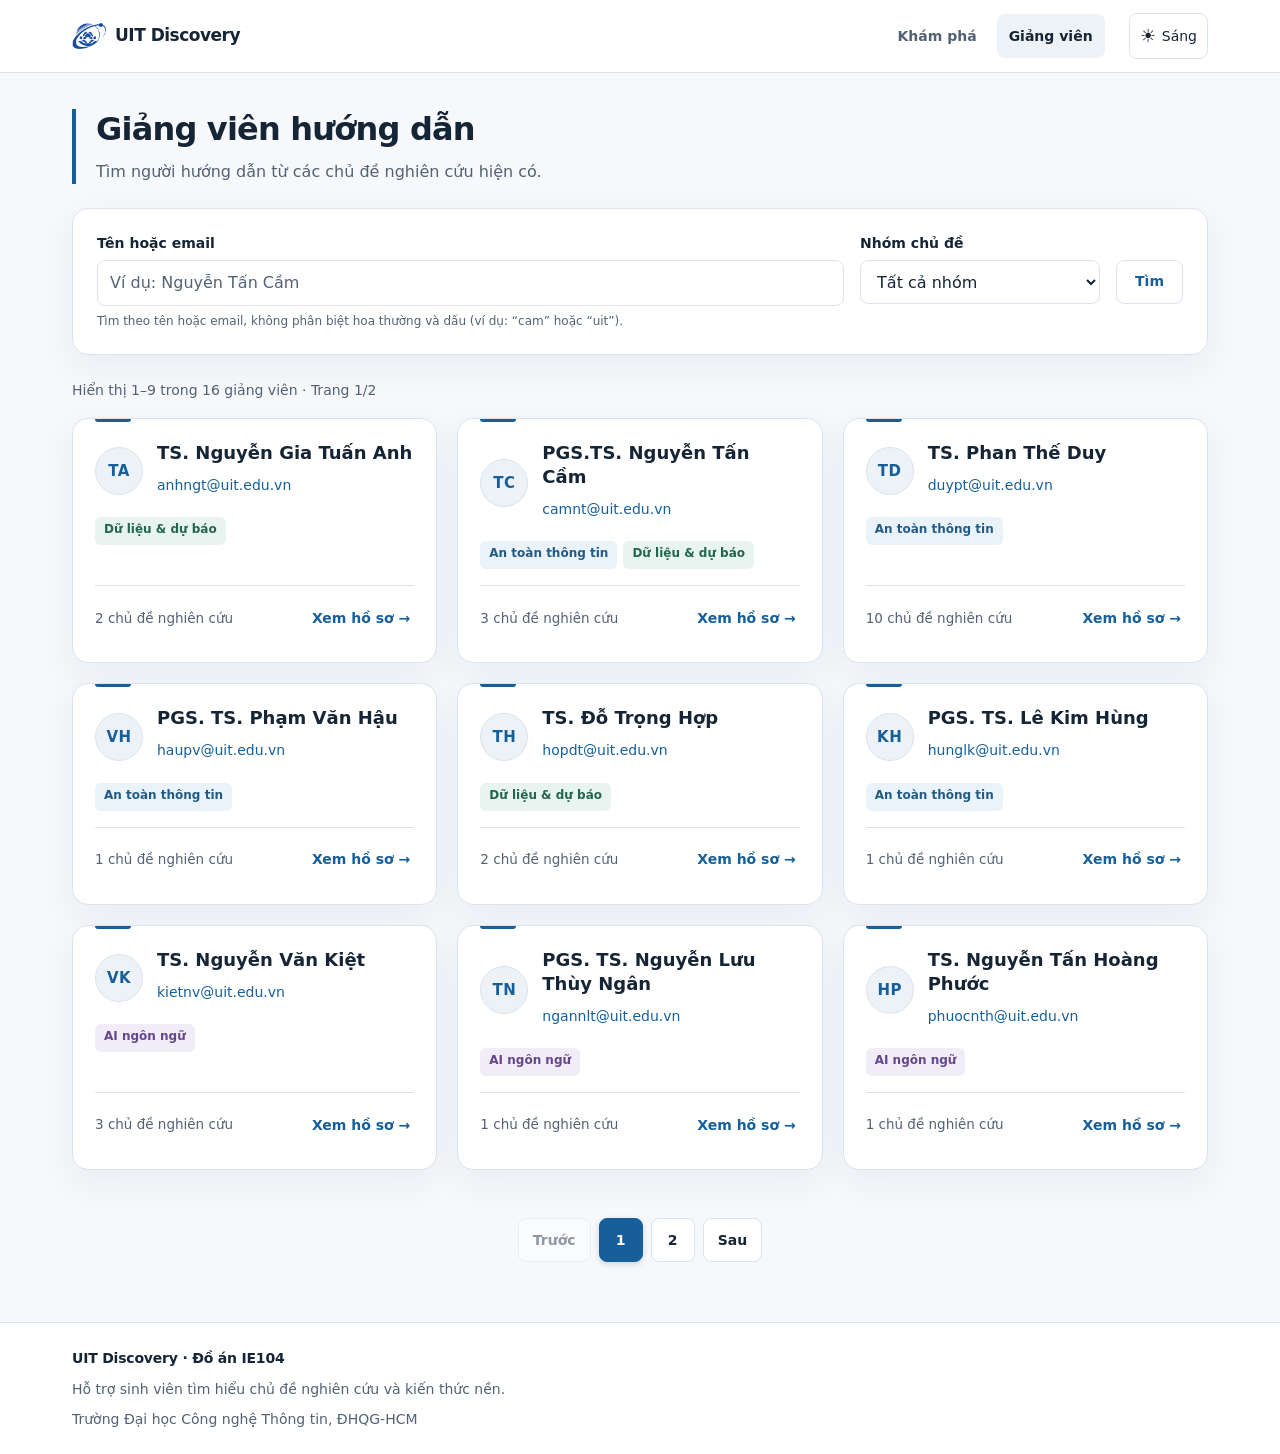
==== commit 6f0d4544: "ui(all): nâng cấp toàn diện giao diện và trải nghiệm UI/UX giữ nguyên hợp đồng dữ liệu" ====
--- a/lecturers/index.html
+++ b/lecturers/index.html
@@ -61,7 +61,11 @@
             type="search"
             placeholder="Ví dụ: Nguyễn Tấn Cầm"
             autocomplete="off"
+            aria-describedby="lecturer-search-hint"
           />
+          <p id="lecturer-search-hint" class="lecturers-filter__hint">
+            Tìm theo tên hoặc email, không phân biệt hoa thường và dấu (ví dụ: “cam” hoặc “uit”).
+          </p>
         </div>
         <div class="form-group">
           <label for="lecturer-group">Nhóm chủ đề</label
@@ -70,10 +74,13 @@
           </select>
         </div>
         <div class="lecturers-filter__actions">
-          <button class="btn" type="submit">Tìm</button
-          ><button class="btn btn--quiet" type="reset">Xóa bộ lọc</button>
+          <button class="btn btn--outline" type="submit">Tìm</button
+          ><button id="lecturers-reset" class="btn btn--quiet" type="reset" hidden>
+            Xóa bộ lọc
+          </button>
         </div>
       </form>
+      <h2 id="lecturers-results-heading" class="sr-only" tabindex="-1">Danh sách giảng viên</h2>
       <p id="lecturers-status" class="lecturers-status" role="status" aria-live="polite">
         Đang tải giảng viên…
       </p>
@@ -82,6 +89,10 @@
         id="lecturers-list"
         aria-label="Danh sách giảng viên"
       ></section>
+      <div id="lecturers-empty" class="lecturers-empty" hidden>
+        <p class="lecturers-empty__text">Không có giảng viên nào khớp bộ lọc hiện tại.</p>
+        <button type="button" class="btn btn--outline" data-empty-reset>Xóa bộ lọc</button>
+      </div>
       <nav
         id="lecturers-pagination"
         class="lecturers-pagination"
--- a/assets/css/style.css
+++ b/assets/css/style.css
@@ -1,4 +1,4 @@
-/* Nền giao diện học thuật — TV1 quản lý token và thành phần dùng chung. */
+/* Nền giao diện học thuật — Nhóm trưởng quản lý token và thành phần dùng chung. */
 :root {
   color-scheme: light;
   --color-bg: #f6f8fb;
@@ -11,6 +11,7 @@
   --color-link: #165f9b;
   --color-focus: #165f9b;
   --color-surface-muted: #edf2f7;
+  --color-accent-soft: #eaf2ff;
   --color-domain-sec-bg: #eaf2fa;
   --color-domain-sec-accent: #235b85;
   --color-domain-data-bg: #e7f4ef;
@@ -29,12 +30,17 @@
   --space-8: 48px;
   --radius-sm: 8px;
   --radius-card: 12px;
+  --radius-dialog: 16px;
   --radius-pill: 999px;
+  --shadow-soft: 0 12px 36px rgb(22 50 85 / 6%);
+  --shadow-overlay: 0 12px 32px rgb(15 23 42 / 18%);
   --container-max: 1200px;
   --transition-fast: 150ms ease;
 }
+
+/* Fallback giao diện tối theo hệ điều hành khi trình duyệt tắt JavaScript. */
 @media (prefers-color-scheme: dark) {
-  :root[data-theme="dark"] {
+  :root:not([data-theme="light"]) {
     color-scheme: dark;
     --color-bg: #141a23;
     --color-surface: #1c2531;
@@ -46,14 +52,27 @@
     --color-link: #8cc7ff;
     --color-focus: #a9d6ff;
     --color-surface-muted: #242f3e;
+    --color-accent-soft: #21364e;
     --color-domain-sec-bg: #20354a;
     --color-domain-sec-accent: #acd4f7;
     --color-domain-data-bg: #203a36;
     --color-domain-data-accent: #a1dfcf;
     --color-domain-nlp-bg: #342e48;
     --color-domain-nlp-accent: #d5c6f5;
-  }
-}
+    --shadow-soft: 0 12px 36px rgb(0 0 0 / 24%);
+    --shadow-overlay: 0 12px 36px rgb(0 0 0 / 45%);
+  }
+
+  :root:not([data-theme="light"]) .site-header__logo-img {
+    width: 38px;
+    height: 34px;
+    padding: 3px 4px;
+    border-radius: 6px;
+    background: var(--color-text);
+  }
+}
+
+/* Giao diện tối chủ động qua thuộc tính data-theme trên phần tử gốc. */
 :root[data-theme="dark"] {
   color-scheme: dark;
   --color-bg: #141a23;
@@ -66,16 +85,29 @@
   --color-link: #8cc7ff;
   --color-focus: #a9d6ff;
   --color-surface-muted: #242f3e;
+  --color-accent-soft: #21364e;
   --color-domain-sec-bg: #20354a;
   --color-domain-sec-accent: #acd4f7;
   --color-domain-data-bg: #203a36;
   --color-domain-data-accent: #a1dfcf;
   --color-domain-nlp-bg: #342e48;
   --color-domain-nlp-accent: #d5c6f5;
-}
+  --shadow-soft: 0 12px 36px rgb(0 0 0 / 24%);
+  --shadow-overlay: 0 12px 36px rgb(0 0 0 / 45%);
+}
+
+:root[data-theme="dark"] .site-header__logo-img {
+  width: 38px;
+  height: 34px;
+  padding: 3px 4px;
+  border-radius: 6px;
+  background: var(--color-text);
+}
+
 html {
   scroll-padding-top: 24px;
 }
+
 body {
   min-width: 0;
   min-height: 100vh;
@@ -87,13 +119,16 @@
   font-size: 16px;
   line-height: 1.6;
 }
+
 main {
   flex: 1;
   min-width: 0;
 }
+
 [hidden] {
   display: none !important;
 }
+
 h1,
 h2,
 h3,
@@ -102,6 +137,7 @@
 summary {
   overflow-wrap: anywhere;
 }
+
 h1,
 h2,
 h3 {
@@ -109,27 +145,34 @@
   line-height: 1.3;
   font-weight: 700;
 }
+
 h1 {
   font-size: 26px;
 }
+
 h2 {
   font-size: 22px;
 }
+
 h3 {
   font-size: 18px;
 }
+
 a {
   color: var(--color-link);
   text-underline-offset: 3px;
 }
+
 a:hover {
   text-decoration-thickness: 2px;
 }
+
 button,
 input,
 select {
   font: inherit;
 }
+
 button,
 a,
 input,
@@ -137,44 +180,89 @@
 summary {
   -webkit-tap-highlight-color: transparent;
 }
+
 button {
   cursor: pointer;
 }
+
+button,
+.btn,
+.theme-toggle,
+.site-nav__link {
+  min-height: 44px;
+}
+
+.btn,
+.theme-toggle,
+.site-nav__link,
+input,
+select,
+button {
+  transition:
+    background-color var(--transition-fast),
+    color var(--transition-fast),
+    border-color var(--transition-fast);
+}
+
 button:disabled {
   cursor: default;
-  opacity: 0.5;
-}
+  opacity: 0.55;
+}
+
+button:active:not(:disabled),
+.btn:active:not(:disabled) {
+  filter: brightness(0.9);
+}
+
 :focus-visible {
   outline: 3px solid var(--color-focus);
   outline-offset: 3px;
 }
+
+dialog {
+  border-radius: var(--radius-dialog);
+  box-shadow: var(--shadow-overlay);
+}
+
 .container {
   width: 100%;
   max-width: var(--container-max);
   margin-inline: auto;
   padding-inline: 16px;
 }
+
 .page {
   padding-block: 28px 48px;
 }
+
 .page-header {
   margin-bottom: 24px;
-}
+  border-left: 4px solid var(--color-primary);
+  padding-left: 20px;
+}
+
+.page-header h1 {
+  letter-spacing: -0.8px;
+}
+
 .page-header__desc {
   color: var(--color-muted);
   margin-top: 8px;
-  max-width: 70ch;
-}
+  max-width: 65ch;
+}
+
 .eyebrow {
   color: var(--color-muted);
   font-size: 14px;
   font-weight: 600;
   margin-bottom: 8px;
 }
+
 .site-header {
   background: var(--color-surface);
   border-bottom: 1px solid var(--color-border);
 }
+
 .site-header__inner {
   display: flex;
   align-items: center;
@@ -182,6 +270,7 @@
   gap: 4px 12px;
   padding-block: 8px;
 }
+
 .site-header__brand {
   display: inline-flex;
   align-items: center;
@@ -190,20 +279,24 @@
   color: var(--color-text);
   font-size: 17px;
   font-weight: 700;
+  letter-spacing: -0.5px;
   white-space: nowrap;
   min-height: 44px;
 }
+
 .site-header__logo-img {
   width: 34px;
   height: 30px;
   object-fit: contain;
-  /* PNG đã có alpha; không đặt nền trắng lên logo. */
+  /* PNG đã có alpha; giữ nền trong suốt ở chế độ sáng. */
   background: transparent;
 }
+
 .site-nav {
   order: 3;
   flex-basis: 100%;
 }
+
 .site-nav__list {
   display: flex;
   justify-content: center;
@@ -212,47 +305,53 @@
   margin: 0;
   padding: 0;
 }
+
 .site-nav__link {
   display: flex;
   align-items: center;
-  min-height: 44px;
   padding: 8px 12px;
   text-decoration: none;
   color: var(--color-muted);
-  border-radius: 8px;
+  border-radius: var(--radius-sm);
   font-size: 14px;
   font-weight: 600;
 }
+
 .site-nav__link[aria-current="page"] {
   background: var(--color-surface-muted);
   color: var(--color-text);
 }
+
 .site-nav__link:hover {
   color: var(--color-link);
 }
+
 .theme-toggle {
   margin-left: auto;
   display: inline-flex;
   align-items: center;
   justify-content: center;
   gap: 6px;
-  min-height: 44px;
   min-width: 76px;
   padding: 8px 10px;
   background: transparent;
   border: 1px solid var(--color-border);
-  border-radius: 8px;
+  border-radius: var(--radius-sm);
   color: var(--color-text);
   font-size: 14px;
 }
+
 .theme-toggle__icon {
   font-size: 18px;
 }
+
 .site-footer {
+  background: var(--color-surface);
   border-top: 1px solid var(--color-border);
   color: var(--color-muted);
   font-size: 14px;
 }
+
 .site-footer__inner {
   display: flex;
   flex-direction: column;
@@ -260,13 +359,18 @@
   gap: 8px;
   padding-block: 24px;
 }
-.site-footer__brand { font-weight: 600; color: var(--color-text); }
+
+.site-footer__brand {
+  font-weight: 600;
+  color: var(--color-text);
+  letter-spacing: -0.2px;
+}
+
 .btn {
   display: inline-flex;
   justify-content: center;
   align-items: center;
-  gap: 8px;
-  min-height: 44px;
+  gap: 12px;
   padding: 9px 18px;
   border: 1px solid transparent;
   border-radius: var(--radius-sm);
@@ -277,23 +381,32 @@
   font-size: 14px;
   line-height: 1.4;
 }
+
+.btn:not(.btn--outline):not(.btn--quiet) {
+  box-shadow: 0 4px 12px rgb(22 95 155 / 13%);
+}
+
 .btn:hover:not(:disabled) {
   filter: brightness(0.95);
 }
+
 .btn--outline {
   background: var(--color-surface);
   border-color: var(--color-border);
   color: var(--color-link);
 }
+
 .btn--quiet {
   background: transparent;
   color: var(--color-link);
   padding-inline: 10px;
 }
+
 label {
   font-size: 14px;
   font-weight: 600;
 }
+
 input,
 select {
   display: block;
@@ -307,15 +420,23 @@
   min-width: 0;
   max-width: 100%;
 }
+
 input::placeholder {
   color: var(--color-muted);
   opacity: 1;
 }
+
+input:focus,
+select:focus {
+  border-color: var(--color-focus);
+}
+
 .form-group {
   display: grid;
   gap: 6px;
   min-width: 0;
 }
+
 .badge,
 .lecturer-tag {
   display: inline-block;
@@ -327,36 +448,41 @@
   font-weight: 600;
   line-height: 1.5;
 }
-.badge--primary,
+
 .badge--sec,
 .lecturer-tag--sec {
   background: var(--color-domain-sec-bg);
   color: var(--color-domain-sec-accent);
 }
-.badge--success,
+
 .badge--data,
 .lecturer-tag--data {
   background: var(--color-domain-data-bg);
   color: var(--color-domain-data-accent);
 }
-.badge--purple,
+
 .badge--nlp,
 .lecturer-tag--nlp {
   background: var(--color-domain-nlp-bg);
   color: var(--color-domain-nlp-accent);
 }
-.badge--warning {
+
+.badge--subject {
   background: var(--color-surface-muted);
   color: var(--color-text);
-}
+  border: 1px solid var(--color-border);
+}
+
 .status-panel {
   padding-block: 48px;
   max-width: 65ch;
 }
+
 .status-panel p {
   margin-block: 12px 24px;
   color: var(--color-muted);
 }
+
 .skip-link {
   position: absolute;
   top: -100px;
@@ -366,9 +492,11 @@
   padding: 12px;
   border: 1px solid var(--color-border);
 }
+
 .skip-link:focus {
   top: 8px;
 }
+
 .sr-only {
   position: absolute;
   width: 1px;
@@ -380,10 +508,12 @@
   white-space: nowrap;
   border: 0;
 }
+
 .reading-guide {
   color: var(--color-muted);
   font-size: 14px;
 }
+
 .reading-guide > summary {
   cursor: pointer;
   min-height: 44px;
@@ -392,24 +522,29 @@
   color: var(--color-link);
   font-weight: 600;
 }
+
 .reading-guide ol,
 .reading-guide p {
   margin-block: 8px 16px;
   max-width: 75ch;
 }
+
 .reading-guide ol {
   padding-left: 22px;
 }
+
 .breadcrumb {
   margin-bottom: 20px;
   font-size: 14px;
   color: var(--color-muted);
 }
+
 .breadcrumb a {
   display: inline-flex;
   min-height: 44px;
   align-items: center;
 }
+
 /* Hàng đề tài dùng lại ở khám phá và hồ sơ. */
 .topic-row {
   display: grid;
@@ -417,75 +552,123 @@
   padding: 20px;
   min-width: 0;
 }
+
 .topic-row + .topic-row {
   border-top: 1px solid var(--color-border);
 }
+
 .topic-row__title {
   font-size: 18px;
   line-height: 1.45;
   margin: 0;
 }
+
 .topic-row__title a {
+  display: inline-flex;
+  align-items: center;
+  min-height: 44px;
+  margin-top: -6px;
+  margin-bottom: -2px;
   color: var(--color-text);
   text-decoration: none;
 }
+
 .topic-row__title a:hover {
   color: var(--color-link);
   text-decoration: underline;
 }
+
+.topic-row__summary {
+  font-size: 13.5px;
+  line-height: 1.5;
+  color: var(--color-muted);
+  margin: 0;
+  overflow-wrap: anywhere;
+}
+
 .topic-row__meta {
+  display: flex;
+  flex-wrap: wrap;
+  align-items: baseline;
+  gap: 4px;
   color: var(--color-muted);
   font-size: 14px;
 }
+
+.topic-row__meta a {
+  display: inline-flex;
+  align-items: center;
+  min-height: 44px;
+  margin-block: -8px;
+}
+
 .topic-row__group {
   justify-self: start;
 }
+
 @media (min-width: 768px) {
   .container {
     padding-inline: 24px;
   }
+
   h1 {
     font-size: 32px;
   }
+
   .page {
     padding-top: 36px;
   }
+
   .site-header__inner {
     min-height: 72px;
     flex-wrap: nowrap;
     gap: 24px;
   }
+
   .site-nav {
     order: 0;
     flex-basis: auto;
     margin-left: auto;
   }
+
   .site-nav__list {
     justify-content: flex-start;
   }
+
   .theme-toggle {
     margin-left: 0;
   }
+
   .topic-row {
     padding: 20px 24px;
   }
 }
+
 @media (min-width: 1024px) {
   .container {
     padding-inline: 32px;
   }
+
   .topic-row {
     grid-template-columns: minmax(0, 1fr) auto;
     column-gap: 24px;
   }
+
   .topic-row__title {
     grid-column: 1;
     grid-row: 1;
   }
+
+  .topic-row__summary {
+    grid-column: 1;
+    grid-row: 2;
+  }
+
   .topic-row__meta {
     grid-column: 1;
-    grid-row: 2;
-  }
+    grid-row: 3;
+  }
+
   .topic-row__group {
     grid-column: 2;
     grid-row: 1;
@@ -493,50 +676,443 @@
     max-width: 190px;
   }
 }
+
+@media (max-width: 767px) {
+  .page-header {
+    padding-left: 14px;
+  }
+}
+
 @media (prefers-reduced-motion: reduce) {
   *,
   *::before,
   *::after {
     scroll-behavior: auto !important;
     transition: none !important;
-  }
-}
-/* Trang vào chỉ định hướng tới hai chức năng chính. */
+    animation: none !important;
+  }
+}
+
+/* Trang chủ (#page-home): header tối giản, hero biên tập, 3 hướng nghiên cứu và hành trình 3 bước. */
+#page-home .site-header__inner {
+  flex-wrap: nowrap;
+  min-height: 72px;
+}
+
+#page-home .theme-toggle {
+  margin-left: auto;
+}
+
 #page-home .home {
-  padding-block: 64px;
-  max-width: 900px;
-}
+  max-width: var(--container-max);
+  padding-block: 48px 64px;
+}
+
+#page-home .home__hero {
+  display: grid;
+  grid-template-columns: minmax(0, 1.15fr) minmax(0, 1fr);
+  gap: 48px;
+  align-items: center;
+  min-height: 500px;
+}
+
+#page-home .eyebrow {
+  font-size: 12px;
+  font-weight: 700;
+  letter-spacing: 1.5px;
+  color: var(--color-link);
+}
+
+#page-home h1 {
+  font-size: clamp(36px, 4.2vw, 58px);
+  line-height: 1.15;
+  letter-spacing: -1.8px;
+  margin-top: 20px;
+}
+
+#page-home .home__highlight {
+  color: var(--color-primary);
+}
+
 #page-home .home__intro {
-  max-width: 65ch;
-  color: var(--color-muted);
-  margin-top: 16px;
-}
+  color: var(--color-muted);
+  font-size: 18px;
+  line-height: 1.7;
+  margin-top: 24px;
+  max-width: 48ch;
+}
+
 #page-home .home__actions {
   display: flex;
   flex-wrap: wrap;
   gap: 12px;
-  margin-block: 28px 40px;
-}
+  margin-block: 28px 20px;
+}
+
+#page-home .home__actions .btn {
+  padding: 14px 20px;
+}
+
+#page-home .home__note {
+  font-size: 13px;
+  color: var(--color-muted);
+  max-width: 52ch;
+}
+
+#page-home .home__disclaimer {
+  margin-top: 12px;
+  padding: 8px 12px;
+  border-left: 3px solid var(--color-primary);
+  border-radius: 0 var(--radius-sm) var(--radius-sm) 0;
+  background: var(--color-surface);
+  font-size: 13px;
+  line-height: 1.55;
+  color: var(--color-muted);
+  max-width: 52ch;
+}
+
+#page-home .home__visual {
+  position: relative;
+  height: 440px;
+  border-radius: 28px;
+  background: linear-gradient(145deg, var(--color-accent-soft), var(--color-surface));
+  border: 1px solid var(--color-border);
+  overflow: hidden;
+}
+
+#page-home .home__visual-label {
+  position: absolute;
+  top: 28px;
+  left: 28px;
+  font-size: 10px;
+  letter-spacing: 1.6px;
+  font-weight: 700;
+  color: var(--color-muted);
+}
+
+#page-home .home__orbit {
+  position: absolute;
+  border: 1px solid var(--color-border);
+  border-radius: 50%;
+  width: 360px;
+  height: 360px;
+  left: 50%;
+  top: 50%;
+  transform: translate(-50%, -50%);
+}
+
+#page-home .home__orbit--inner {
+  width: 240px;
+  height: 240px;
+}
+
+#page-home .home__concept {
+  position: absolute;
+  display: flex;
+  flex-direction: column;
+  gap: 4px;
+  border-radius: 16px;
+  box-shadow: var(--shadow-soft);
+}
+
+#page-home .home__concept--main {
+  top: 96px;
+  left: 10%;
+  width: 70%;
+  padding: 26px;
+  background: var(--color-primary);
+  color: var(--color-on-primary);
+}
+
+#page-home .home__concept-kicker {
+  font-size: 10px;
+  letter-spacing: 1.3px;
+}
+
+#page-home .home__concept--main strong {
+  font-size: 25px;
+  line-height: 1.3;
+  margin-top: 8px;
+}
+
+#page-home .home__concept-mark {
+  position: absolute;
+  right: 22px;
+  top: 22px;
+  font-size: 32px;
+}
+
+#page-home .home__concept--knowledge,
+#page-home .home__concept--mentor {
+  background: var(--color-surface);
+  border: 1px solid var(--color-border);
+  padding: 16px 20px;
+}
+
+#page-home .home__concept--knowledge {
+  top: 268px;
+  left: 7%;
+}
+
+#page-home .home__concept--mentor {
+  top: 305px;
+  right: 6%;
+}
+
+#page-home .home__concept-number {
+  color: var(--color-primary);
+  font-size: 11px;
+  font-weight: 700;
+}
+
+#page-home .home__concept strong {
+  font-weight: 600;
+}
+
+#page-home .home__concept > span:last-child:not(.home__concept-mark) {
+  color: var(--color-muted);
+  font-size: 12px;
+}
+
+#page-home .home__visual-caption {
+  position: absolute;
+  bottom: 18px;
+  left: 28px;
+  color: var(--color-muted);
+  font-size: 11px;
+}
+
+#page-home .home__section-heading h2 {
+  font-size: 28px;
+  letter-spacing: -0.7px;
+  margin-top: 8px;
+}
+
+#page-home .home__domains {
+  margin-top: 56px;
+  padding-top: 32px;
+  border-top: 1px solid var(--color-border);
+}
+
+#page-home .home__domains-grid {
+  display: grid;
+  grid-template-columns: repeat(3, minmax(0, 1fr));
+  gap: 24px;
+  list-style: none;
+  padding: 0;
+  margin-top: 28px;
+}
+
+#page-home .home__domain-card {
+  display: flex;
+  flex-direction: column;
+  gap: 12px;
+  height: 100%;
+  padding: 24px;
+  background: var(--color-surface);
+  border: 1px solid var(--color-border);
+  border-radius: 16px;
+  box-shadow: var(--shadow-soft);
+  transition: border-color var(--transition-fast);
+}
+
+#page-home .home__domain-card:hover {
+  border-color: var(--color-link);
+}
+
+#page-home .home__domain-head {
+  display: flex;
+  align-items: center;
+  justify-content: space-between;
+  flex-wrap: wrap;
+  gap: 8px;
+}
+
+#page-home .home__domain-title {
+  font-size: 18px;
+  color: var(--color-text);
+  margin: 0;
+}
+
+#page-home .home__domain-desc {
+  font-size: 14px;
+  line-height: 1.6;
+  color: var(--color-muted);
+  margin: 0;
+}
+
+#page-home .home__domain-link {
+  display: inline-flex;
+  align-items: center;
+  gap: 6px;
+  min-height: 44px;
+  margin-top: auto;
+  align-self: flex-start;
+  font-size: 14px;
+  font-weight: 600;
+  color: var(--color-link);
+  text-decoration: none;
+  transition: color var(--transition-fast);
+}
+
+#page-home .home__domain-link:hover {
+  text-decoration: underline;
+  text-decoration-thickness: 2px;
+}
+
 #page-home .home__steps {
+  margin-top: 56px;
+  padding-top: 32px;
   border-top: 1px solid var(--color-border);
-  padding-top: 24px;
-}
-#page-home .home__steps ol {
-  padding-left: 22px;
-  color: var(--color-muted);
-  margin-top: 12px;
-}
-
-/* Material tiết chế: thành phần và trạng thái dùng chung. */
-:root { --radius-dialog: 16px; --shadow-overlay: 0 12px 32px #0003; }
-#page-home .site-header__inner { flex-wrap: nowrap; min-height: 72px; }
-#page-home .theme-toggle { margin-left: auto; }
-.btn, .theme-toggle, .site-nav__link, input, select, button { transition: background-color var(--transition-fast), color var(--transition-fast), border-color var(--transition-fast); }
-button, .btn, .theme-toggle, .site-nav__link { min-height: 44px; }
-input, select, .btn, .theme-toggle { border-radius: var(--radius-sm); }
-.btn:hover { filter: brightness(.95); }
-button:active:not(:disabled), .btn:active { filter: brightness(.9); }
-button:disabled { opacity: .55; cursor: default; }
-dialog { border-radius: var(--radius-dialog); box-shadow: var(--shadow-overlay); }
-:focus-visible { outline: 3px solid var(--color-focus); outline-offset: 3px; }
-@media (prefers-reduced-motion: reduce) { *, *::before, *::after { scroll-behavior: auto !important; transition: none !important; animation: none !important; } }
+}
+
+#page-home .home__steps .home__step-list {
+  display: grid;
+  grid-template-columns: repeat(3, minmax(0, 1fr));
+  gap: 24px;
+  list-style: none;
+  padding: 0;
+  margin-top: 28px;
+}
+
+#page-home .home__step-list li {
+  padding: 24px;
+  background: var(--color-surface);
+  border: 1px solid var(--color-border);
+  border-radius: 16px;
+}
+
+#page-home .home__step-number {
+  display: inline-flex;
+  align-items: center;
+  justify-content: center;
+  width: 36px;
+  height: 36px;
+  border-radius: 10px;
+  color: var(--color-primary);
+  background: var(--color-accent-soft);
+  font-size: 12px;
+  font-weight: 700;
+}
+
+#page-home .home__step-list h3 {
+  font-size: 18px;
+  color: var(--color-text);
+  margin: 16px 0 8px;
+}
+
+#page-home .home__step-list p {
+  font-size: 14px;
+  color: var(--color-muted);
+}
+
+@media (max-width: 1023px) {
+  #page-home .home__hero {
+    gap: 24px;
+  }
+
+  #page-home .home__orbit {
+    display: none;
+  }
+
+  #page-home .home__visual {
+    display: grid;
+    grid-template-columns: repeat(2, minmax(0, 1fr));
+    gap: 12px;
+    height: auto;
+    padding: 24px 16px;
+  }
+
+  #page-home .home__visual-label,
+  #page-home .home__visual-caption {
+    position: relative;
+    inset: auto;
+    grid-column: 1 / -1;
+  }
+
+  #page-home .home__concept {
+    position: relative;
+    inset: auto;
+    width: auto;
+    min-height: 0;
+    z-index: 1;
+  }
+
+  #page-home .home__concept--main {
+    grid-column: 1 / -1;
+    width: auto;
+    padding: 20px;
+    margin-block: 12px;
+  }
+
+  #page-home .home__concept--main strong {
+    font-size: 22px;
+  }
+
+  #page-home .home__concept--knowledge,
+  #page-home .home__concept--mentor {
+    padding: 12px;
+  }
+
+  #page-home .home__concept--knowledge strong,
+  #page-home .home__concept--mentor strong {
+    font-size: 13px;
+  }
+
+  #page-home .home__visual-caption {
+    margin-top: 8px;
+  }
+}
+
+@media (max-width: 960px) {
+  #page-home .home__hero {
+    grid-template-columns: minmax(0, 1fr);
+    gap: 32px;
+    min-height: 0;
+  }
+}
+
+@media (max-width: 767px) {
+  #page-home .home {
+    padding-block: 36px 40px;
+  }
+
+  #page-home h1 {
+    font-size: 38px;
+    letter-spacing: -1.2px;
+  }
+
+  #page-home .home__intro {
+    font-size: 16px;
+    margin-top: 20px;
+  }
+
+  #page-home .home__actions .btn {
+    padding: 12px 14px;
+    font-size: 14px;
+  }
+
+  #page-home .home__section-heading h2 {
+    font-size: 25px;
+  }
+
+  #page-home .home__domains {
+    margin-top: 36px;
+    padding-top: 24px;
+  }
+
+  #page-home .home__domains-grid {
+    grid-template-columns: minmax(0, 1fr);
+    gap: 12px;
+  }
+
+  #page-home .home__steps {
+    margin-top: 36px;
+    padding-top: 24px;
+  }
+
+  #page-home .home__steps .home__step-list {
+    grid-template-columns: minmax(0, 1fr);
+    gap: 12px;
+  }
+}
--- a/assets/css/lecturers.css
+++ b/assets/css/lecturers.css
@@ -1,45 +1,45 @@
-/* TV2 Job 2 — Danh bạ giảng viên: nâng cấp giao diện, phân trang và responsive. */
-
-#page-lecturers {
-  --card-border-color: var(--color-border);
-  --card-shadow: 0 2px 8px rgba(15, 23, 42, 0.08);
-}
-
-html[data-theme="dark"] #page-lecturers {
-  --card-border-color: var(--color-border);
-  --card-shadow: 0 2px 8px rgba(0, 0, 0, 0.35);
-}
-
-@media (prefers-color-scheme: dark) {
-  html:not([data-theme="light"]) #page-lecturers {
-    --card-border-color: var(--color-border);
-    --card-shadow: 0 2px 8px rgba(0, 0, 0, 0.35);
-  }
-}
+/* TV2 — Danh bạ giảng viên: chuẩn hóa token từ style.css, tối ưu thẻ, trạng thái rỗng và responsive. */
 
 #page-lecturers .lecturers-filter {
   display: grid;
   gap: 16px;
   align-items: end;
   margin-bottom: 24px;
+  padding: 24px;
+  border: 1px solid var(--color-border);
+  border-radius: 16px;
+  background: var(--color-surface);
+  box-shadow: var(--shadow-soft);
+}
+
+#page-lecturers .lecturers-filter label {
+  line-height: 1.5;
 }
 
 #page-lecturers .lecturers-filter input,
 #page-lecturers .lecturers-filter select {
-  border: 1.5px solid var(--card-border-color);
+  border: 1px solid var(--color-border);
   border-radius: var(--radius-sm);
   background: var(--color-surface);
-  transition: border-color 0.15s ease, box-shadow 0.15s ease;
+  transition: border-color var(--transition-fast);
 }
 
 #page-lecturers .lecturers-filter input:focus,
 #page-lecturers .lecturers-filter select:focus {
-  border-color: var(--color-primary);
-  outline: 2px solid var(--color-focus);
-}
-
-#page-lecturers .lecturers-filter > .btn {
-  justify-self: start;
+  border-color: var(--color-focus);
+}
+
+#page-lecturers .lecturers-filter__hint {
+  margin: 0;
+  font-size: 12px;
+  line-height: 1.5;
+  color: var(--color-muted);
+}
+
+#page-lecturers .lecturers-filter__actions {
+  display: flex;
+  flex-wrap: wrap;
+  gap: 8px;
 }
 
 #page-lecturers .lecturers-status {
@@ -56,23 +56,57 @@
   gap: 20px;
 }
 
+#page-lecturers .lecturers-grid:empty {
+  display: none;
+}
+
+#page-lecturers .lecturers-empty {
+  display: flex;
+  flex-direction: column;
+  align-items: center;
+  gap: 12px;
+  padding: 32px 16px;
+  text-align: center;
+}
+
+#page-lecturers .lecturers-empty__text {
+  margin: 0;
+  color: var(--color-muted);
+  font-size: 15px;
+}
+
+#page-lecturers .lecturers-empty .btn {
+  min-width: 140px;
+}
+
 #page-lecturers .lecturer-card {
+  position: relative;
   min-width: 0;
   display: flex;
   flex-direction: column;
   gap: 16px;
   padding: 22px;
   background: var(--color-surface);
-  border: 1.5px solid var(--card-border-color);
-  border-radius: 12px;
-  box-shadow: none;
+  border: 1px solid var(--color-border);
+  border-radius: 16px;
+  box-shadow: var(--shadow-soft);
   transition: background-color var(--transition-fast), border-color var(--transition-fast);
+}
+
+#page-lecturers .lecturer-card::before {
+  content: "";
+  position: absolute;
+  top: 0;
+  left: 22px;
+  width: 36px;
+  height: 3px;
+  background: var(--color-primary);
+  border-radius: 0 0 3px 3px;
 }
 
 #page-lecturers .lecturer-card:hover {
   background: var(--color-surface-muted);
   border-color: var(--color-primary);
-  box-shadow: none;
 }
 
 #page-lecturers .lecturer-card__header {
@@ -90,7 +124,7 @@
   flex: 0 0 48px;
   border-radius: 50%;
   background: var(--color-surface-muted);
-  border: 1.5px solid var(--card-border-color);
+  border: 1.5px solid var(--color-border);
   color: var(--color-primary);
   font-size: 15px;
   font-weight: 700;
@@ -111,11 +145,31 @@
 }
 
 #page-lecturers .lecturer-card__name {
-  font-size: 17px;
+  font-size: 18px;
   margin: 0;
   line-height: 1.35;
   color: var(--color-text);
   font-weight: 600;
+}
+
+#page-lecturers .lecturer-card__email {
+  display: inline-flex;
+  align-items: center;
+  min-height: 44px;
+  max-width: 100%;
+  margin-block: -2px -6px;
+  font-size: 14px;
+  color: var(--color-link);
+  text-decoration: none;
+  overflow-wrap: anywhere;
+}
+
+#page-lecturers .lecturer-card__email:hover {
+  text-decoration: underline;
+}
+
+#page-lecturers .lecturer-card__email:focus-visible {
+  outline-offset: -2px;
 }
 
 #page-lecturers .lecturer-card__tags {
@@ -151,7 +205,7 @@
   font-weight: 600;
   color: var(--color-primary);
   text-decoration: none;
-  transition: color 0.15s ease, transform 0.15s ease;
+  transition: color var(--transition-fast), transform var(--transition-fast);
 }
 
 #page-lecturers .lecturer-card__profile-link:hover {
@@ -185,7 +239,8 @@
   display: inline-flex;
   align-items: center;
   justify-content: center;
-  transition: all 0.2s ease;
+  transition: background-color var(--transition-fast), border-color var(--transition-fast),
+    color var(--transition-fast);
 }
 
 #page-lecturers .lecturers-pagination__button:hover:not(:disabled) {
@@ -208,18 +263,25 @@
   box-shadow: 0 2px 6px rgba(0, 0, 0, 0.15);
 }
 
-#page-lecturers .lecturers-filter__actions {
-  display: flex;
-  flex-wrap: wrap;
-  gap: 8px;
+@media (max-width: 767px) {
+  #page-lecturers .lecturers-filter {
+    padding: 16px;
+  }
 }
 
 @media (min-width: 768px) {
+  #page-lecturers .lecturers-filter {
+    grid-template-columns: minmax(0, 1fr) 240px auto;
+    align-items: start;
+  }
+
+  #page-lecturers .lecturers-filter__actions {
+    /* Cân hàng nút ngang hàng với input/select sau nhãn 1 dòng (21px + 6px gap). */
+    margin-top: 27px;
+  }
+
   #page-lecturers .lecturers-grid {
     grid-template-columns: repeat(2, minmax(0, 1fr));
-  }
-  #page-lecturers .lecturers-filter {
-    grid-template-columns: minmax(0, 1fr) 240px auto;
   }
 }
 
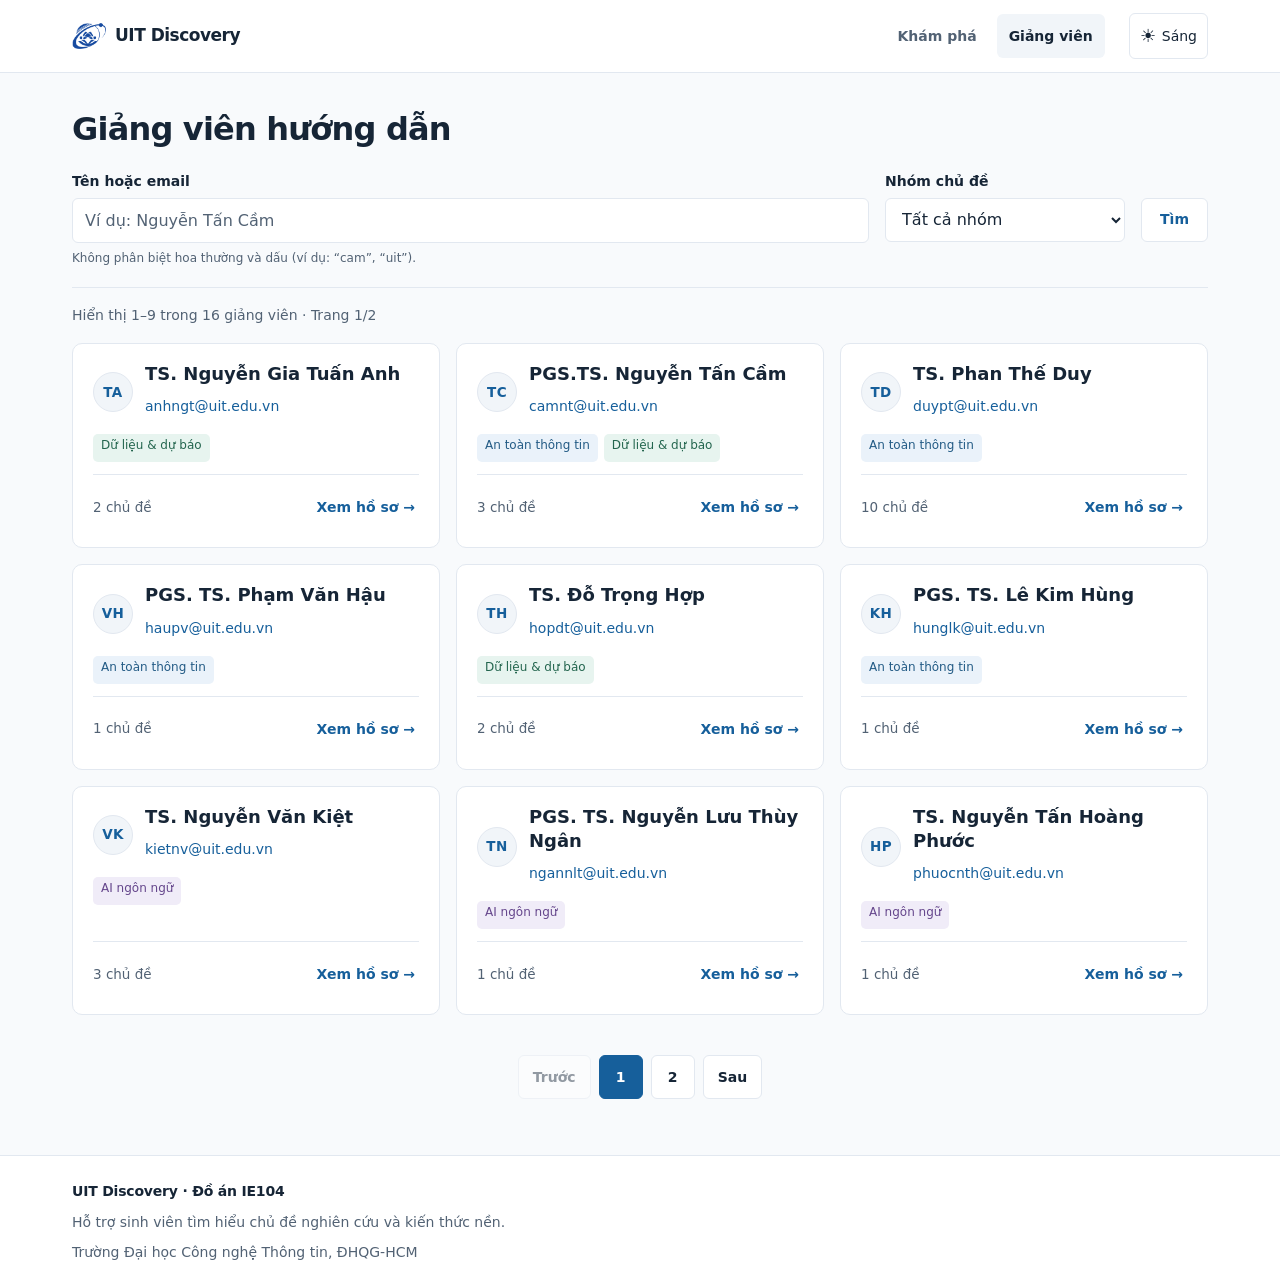
==== commit c72acf8b: "ui(minimal): tối giản hóa giao diện và lược bỏ thông tin dư thừa trên toàn bộ 5 trang" ====
--- a/lecturers/index.html
+++ b/lecturers/index.html
@@ -51,7 +51,6 @@
     <main id="main-content" class="container page">
       <header class="page-header">
         <h1>Giảng viên hướng dẫn</h1>
-        <p class="page-header__desc">Tìm người hướng dẫn từ các chủ đề nghiên cứu hiện có.</p>
       </header>
       <form id="lecturer-filter" class="lecturers-filter" role="search">
         <div class="form-group lecturers-filter__search">
@@ -64,7 +63,7 @@
             aria-describedby="lecturer-search-hint"
           />
           <p id="lecturer-search-hint" class="lecturers-filter__hint">
-            Tìm theo tên hoặc email, không phân biệt hoa thường và dấu (ví dụ: “cam” hoặc “uit”).
+            Không phân biệt hoa thường và dấu (ví dụ: “cam”, “uit”).
           </p>
         </div>
         <div class="form-group">
--- a/assets/css/style.css
+++ b/assets/css/style.css
@@ -1,16 +1,16 @@
-/* Nền giao diện học thuật — Nhóm trưởng quản lý token và thành phần dùng chung. */
+/* Nền giao diện học thuật tối giản — Nhóm trưởng quản lý token và thành phần dùng chung. */
 :root {
   color-scheme: light;
-  --color-bg: #f6f8fb;
-  --color-surface: #fff;
+  --color-bg: #f8fafc;
+  --color-surface: #ffffff;
   --color-text: #162536;
   --color-muted: #526274;
-  --color-border: #dbe3ed;
+  --color-border: #e2e8f0;
   --color-primary: #165f9b;
-  --color-on-primary: #fff;
+  --color-on-primary: #ffffff;
   --color-link: #165f9b;
   --color-focus: #165f9b;
-  --color-surface-muted: #edf2f7;
+  --color-surface-muted: #f1f5f9;
   --color-accent-soft: #eaf2ff;
   --color-domain-sec-bg: #eaf2fa;
   --color-domain-sec-accent: #235b85;
@@ -28,11 +28,11 @@
   --space-6: 32px;
   --space-7: 40px;
   --space-8: 48px;
-  --radius-sm: 8px;
-  --radius-card: 12px;
-  --radius-dialog: 16px;
+  --radius-sm: 6px;
+  --radius-card: 10px;
+  --radius-dialog: 12px;
   --radius-pill: 999px;
-  --shadow-soft: 0 12px 36px rgb(22 50 85 / 6%);
+  --shadow-soft: none;
   --shadow-overlay: 0 12px 32px rgb(15 23 42 / 18%);
   --container-max: 1200px;
   --transition-fast: 150ms ease;
@@ -42,16 +42,16 @@
 @media (prefers-color-scheme: dark) {
   :root:not([data-theme="light"]) {
     color-scheme: dark;
-    --color-bg: #141a23;
-    --color-surface: #1c2531;
+    --color-bg: #121820;
+    --color-surface: #18212c;
     --color-text: #ecf2f8;
     --color-muted: #acb8c8;
-    --color-border: #344154;
+    --color-border: #2c3849;
     --color-primary: #8cc7ff;
     --color-on-primary: #10263a;
     --color-link: #8cc7ff;
     --color-focus: #a9d6ff;
-    --color-surface-muted: #242f3e;
+    --color-surface-muted: #212c3b;
     --color-accent-soft: #21364e;
     --color-domain-sec-bg: #20354a;
     --color-domain-sec-accent: #acd4f7;
@@ -59,7 +59,7 @@
     --color-domain-data-accent: #a1dfcf;
     --color-domain-nlp-bg: #342e48;
     --color-domain-nlp-accent: #d5c6f5;
-    --shadow-soft: 0 12px 36px rgb(0 0 0 / 24%);
+    --shadow-soft: none;
     --shadow-overlay: 0 12px 36px rgb(0 0 0 / 45%);
   }
 
@@ -75,16 +75,16 @@
 /* Giao diện tối chủ động qua thuộc tính data-theme trên phần tử gốc. */
 :root[data-theme="dark"] {
   color-scheme: dark;
-  --color-bg: #141a23;
-  --color-surface: #1c2531;
+  --color-bg: #121820;
+  --color-surface: #18212c;
   --color-text: #ecf2f8;
   --color-muted: #acb8c8;
-  --color-border: #344154;
+  --color-border: #2c3849;
   --color-primary: #8cc7ff;
   --color-on-primary: #10263a;
   --color-link: #8cc7ff;
   --color-focus: #a9d6ff;
-  --color-surface-muted: #242f3e;
+  --color-surface-muted: #212c3b;
   --color-accent-soft: #21364e;
   --color-domain-sec-bg: #20354a;
   --color-domain-sec-accent: #acd4f7;
@@ -92,7 +92,7 @@
   --color-domain-data-accent: #a1dfcf;
   --color-domain-nlp-bg: #342e48;
   --color-domain-nlp-accent: #d5c6f5;
-  --shadow-soft: 0 12px 36px rgb(0 0 0 / 24%);
+  --shadow-soft: none;
   --shadow-overlay: 0 12px 36px rgb(0 0 0 / 45%);
 }
 
@@ -236,9 +236,9 @@
 }
 
 .page-header {
-  margin-bottom: 24px;
-  border-left: 4px solid var(--color-primary);
-  padding-left: 20px;
+  margin-bottom: 20px;
+  border-left: 0;
+  padding-left: 0;
 }
 
 .page-header h1 {
@@ -249,13 +249,6 @@
   color: var(--color-muted);
   margin-top: 8px;
   max-width: 65ch;
-}
-
-.eyebrow {
-  color: var(--color-muted);
-  font-size: 14px;
-  font-weight: 600;
-  margin-bottom: 8px;
 }
 
 .site-header {
@@ -380,10 +373,6 @@
   font-weight: 600;
   font-size: 14px;
   line-height: 1.4;
-}
-
-.btn:not(.btn--outline):not(.btn--quiet) {
-  box-shadow: 0 4px 12px rgb(22 95 155 / 13%);
 }
 
 .btn:hover:not(:disabled) {
@@ -440,12 +429,12 @@
 .badge,
 .lecturer-tag {
   display: inline-block;
-  border-radius: 6px;
-  padding: 3px 9px;
+  border-radius: 5px;
+  padding: 2px 8px;
   background: var(--color-surface-muted);
   color: var(--color-muted);
   font-size: 12px;
-  font-weight: 600;
+  font-weight: 500;
   line-height: 1.5;
 }
 
@@ -548,8 +537,8 @@
 /* Hàng đề tài dùng lại ở khám phá và hồ sơ. */
 .topic-row {
   display: grid;
-  gap: 8px;
-  padding: 20px;
+  gap: 4px;
+  padding: 14px 16px;
   min-width: 0;
 }
 
@@ -558,7 +547,8 @@
 }
 
 .topic-row__title {
-  font-size: 18px;
+  font-size: 17px;
+  font-weight: 600;
   line-height: 1.45;
   margin: 0;
 }
@@ -567,8 +557,8 @@
   display: inline-flex;
   align-items: center;
   min-height: 44px;
-  margin-top: -6px;
-  margin-bottom: -2px;
+  margin-top: -8px;
+  margin-bottom: 2px;
   color: var(--color-text);
   text-decoration: none;
 }
@@ -579,7 +569,7 @@
 }
 
 .topic-row__summary {
-  font-size: 13.5px;
+  font-size: 13px;
   line-height: 1.5;
   color: var(--color-muted);
   margin: 0;
@@ -599,7 +589,7 @@
   display: inline-flex;
   align-items: center;
   min-height: 44px;
-  margin-block: -8px;
+  margin-block: 2px;
 }
 
 .topic-row__group {
@@ -640,7 +630,7 @@
   }
 
   .topic-row {
-    padding: 20px 24px;
+    padding: 16px 20px;
   }
 }
 
@@ -674,12 +664,6 @@
     grid-row: 1;
     align-self: start;
     max-width: 190px;
-  }
-}
-
-@media (max-width: 767px) {
-  .page-header {
-    padding-left: 14px;
   }
 }
 
@@ -693,7 +677,7 @@
   }
 }
 
-/* Trang chủ (#page-home): header tối giản, hero biên tập, 3 hướng nghiên cứu và hành trình 3 bước. */
+/* Trang chủ (#page-home): header tối giản, hero 1 cột gọn, 3 nhóm chủ đề và ghi chú tham khảo. */
 #page-home .site-header__inner {
   flex-wrap: nowrap;
   min-height: 72px;
@@ -705,29 +689,24 @@
 
 #page-home .home {
   max-width: var(--container-max);
-  padding-block: 48px 64px;
+  padding-block: 40px 56px;
 }
 
 #page-home .home__hero {
-  display: grid;
-  grid-template-columns: minmax(0, 1.15fr) minmax(0, 1fr);
-  gap: 48px;
-  align-items: center;
-  min-height: 500px;
-}
-
-#page-home .eyebrow {
-  font-size: 12px;
-  font-weight: 700;
-  letter-spacing: 1.5px;
-  color: var(--color-link);
+  max-width: 680px;
+}
+
+#page-home .home__meta {
+  font-size: 13.5px;
+  color: var(--color-muted);
+  margin: 0;
 }
 
 #page-home h1 {
-  font-size: clamp(36px, 4.2vw, 58px);
-  line-height: 1.15;
-  letter-spacing: -1.8px;
-  margin-top: 20px;
+  font-size: clamp(30px, 3.6vw, 44px);
+  line-height: 1.18;
+  letter-spacing: -1px;
+  margin-top: 10px;
 }
 
 #page-home .home__highlight {
@@ -736,183 +715,53 @@
 
 #page-home .home__intro {
   color: var(--color-muted);
-  font-size: 18px;
-  line-height: 1.7;
-  margin-top: 24px;
-  max-width: 48ch;
+  font-size: 16.5px;
+  line-height: 1.65;
+  margin-top: 16px;
+  max-width: 54ch;
 }
 
 #page-home .home__actions {
   display: flex;
   flex-wrap: wrap;
   gap: 12px;
-  margin-block: 28px 20px;
+  margin-top: 24px;
 }
 
 #page-home .home__actions .btn {
-  padding: 14px 20px;
-}
-
-#page-home .home__note {
-  font-size: 13px;
-  color: var(--color-muted);
-  max-width: 52ch;
-}
-
-#page-home .home__disclaimer {
-  margin-top: 12px;
-  padding: 8px 12px;
-  border-left: 3px solid var(--color-primary);
-  border-radius: 0 var(--radius-sm) var(--radius-sm) 0;
-  background: var(--color-surface);
-  font-size: 13px;
-  line-height: 1.55;
-  color: var(--color-muted);
-  max-width: 52ch;
-}
-
-#page-home .home__visual {
-  position: relative;
-  height: 440px;
-  border-radius: 28px;
-  background: linear-gradient(145deg, var(--color-accent-soft), var(--color-surface));
-  border: 1px solid var(--color-border);
-  overflow: hidden;
-}
-
-#page-home .home__visual-label {
-  position: absolute;
-  top: 28px;
-  left: 28px;
-  font-size: 10px;
-  letter-spacing: 1.6px;
-  font-weight: 700;
-  color: var(--color-muted);
-}
-
-#page-home .home__orbit {
-  position: absolute;
-  border: 1px solid var(--color-border);
-  border-radius: 50%;
-  width: 360px;
-  height: 360px;
-  left: 50%;
-  top: 50%;
-  transform: translate(-50%, -50%);
-}
-
-#page-home .home__orbit--inner {
-  width: 240px;
-  height: 240px;
-}
-
-#page-home .home__concept {
-  position: absolute;
-  display: flex;
-  flex-direction: column;
-  gap: 4px;
-  border-radius: 16px;
-  box-shadow: var(--shadow-soft);
-}
-
-#page-home .home__concept--main {
-  top: 96px;
-  left: 10%;
-  width: 70%;
-  padding: 26px;
-  background: var(--color-primary);
-  color: var(--color-on-primary);
-}
-
-#page-home .home__concept-kicker {
-  font-size: 10px;
-  letter-spacing: 1.3px;
-}
-
-#page-home .home__concept--main strong {
-  font-size: 25px;
-  line-height: 1.3;
-  margin-top: 8px;
-}
-
-#page-home .home__concept-mark {
-  position: absolute;
-  right: 22px;
-  top: 22px;
-  font-size: 32px;
-}
-
-#page-home .home__concept--knowledge,
-#page-home .home__concept--mentor {
-  background: var(--color-surface);
-  border: 1px solid var(--color-border);
-  padding: 16px 20px;
-}
-
-#page-home .home__concept--knowledge {
-  top: 268px;
-  left: 7%;
-}
-
-#page-home .home__concept--mentor {
-  top: 305px;
-  right: 6%;
-}
-
-#page-home .home__concept-number {
-  color: var(--color-primary);
-  font-size: 11px;
-  font-weight: 700;
-}
-
-#page-home .home__concept strong {
-  font-weight: 600;
-}
-
-#page-home .home__concept > span:last-child:not(.home__concept-mark) {
-  color: var(--color-muted);
-  font-size: 12px;
-}
-
-#page-home .home__visual-caption {
-  position: absolute;
-  bottom: 18px;
-  left: 28px;
-  color: var(--color-muted);
-  font-size: 11px;
-}
-
-#page-home .home__section-heading h2 {
-  font-size: 28px;
-  letter-spacing: -0.7px;
-  margin-top: 8px;
+  padding: 10px 18px;
 }
 
 #page-home .home__domains {
-  margin-top: 56px;
+  margin-top: 40px;
   padding-top: 32px;
   border-top: 1px solid var(--color-border);
+}
+
+#page-home .home__domains h2 {
+  font-size: 20px;
+  margin: 0;
 }
 
 #page-home .home__domains-grid {
   display: grid;
   grid-template-columns: repeat(3, minmax(0, 1fr));
-  gap: 24px;
+  gap: 16px;
   list-style: none;
   padding: 0;
-  margin-top: 28px;
+  margin-top: 20px;
 }
 
 #page-home .home__domain-card {
   display: flex;
   flex-direction: column;
-  gap: 12px;
+  gap: 10px;
   height: 100%;
-  padding: 24px;
+  padding: 20px;
   background: var(--color-surface);
   border: 1px solid var(--color-border);
-  border-radius: 16px;
-  box-shadow: var(--shadow-soft);
+  border-radius: var(--radius-card);
+  box-shadow: none;
   transition: border-color var(--transition-fast);
 }
 
@@ -929,14 +778,14 @@
 }
 
 #page-home .home__domain-title {
-  font-size: 18px;
+  font-size: 17px;
   color: var(--color-text);
   margin: 0;
 }
 
 #page-home .home__domain-desc {
   font-size: 14px;
-  line-height: 1.6;
+  line-height: 1.55;
   color: var(--color-muted);
   margin: 0;
 }
@@ -960,144 +809,26 @@
   text-decoration-thickness: 2px;
 }
 
-#page-home .home__steps {
-  margin-top: 56px;
-  padding-top: 32px;
+#page-home .home__disclaimer {
+  margin-top: 36px;
+  padding-top: 16px;
   border-top: 1px solid var(--color-border);
-}
-
-#page-home .home__steps .home__step-list {
-  display: grid;
-  grid-template-columns: repeat(3, minmax(0, 1fr));
-  gap: 24px;
-  list-style: none;
-  padding: 0;
-  margin-top: 28px;
-}
-
-#page-home .home__step-list li {
-  padding: 24px;
-  background: var(--color-surface);
-  border: 1px solid var(--color-border);
-  border-radius: 16px;
-}
-
-#page-home .home__step-number {
-  display: inline-flex;
-  align-items: center;
-  justify-content: center;
-  width: 36px;
-  height: 36px;
-  border-radius: 10px;
-  color: var(--color-primary);
-  background: var(--color-accent-soft);
-  font-size: 12px;
-  font-weight: 700;
-}
-
-#page-home .home__step-list h3 {
-  font-size: 18px;
-  color: var(--color-text);
-  margin: 16px 0 8px;
-}
-
-#page-home .home__step-list p {
-  font-size: 14px;
-  color: var(--color-muted);
-}
-
-@media (max-width: 1023px) {
-  #page-home .home__hero {
-    gap: 24px;
-  }
-
-  #page-home .home__orbit {
-    display: none;
-  }
-
-  #page-home .home__visual {
-    display: grid;
-    grid-template-columns: repeat(2, minmax(0, 1fr));
-    gap: 12px;
-    height: auto;
-    padding: 24px 16px;
-  }
-
-  #page-home .home__visual-label,
-  #page-home .home__visual-caption {
-    position: relative;
-    inset: auto;
-    grid-column: 1 / -1;
-  }
-
-  #page-home .home__concept {
-    position: relative;
-    inset: auto;
-    width: auto;
-    min-height: 0;
-    z-index: 1;
-  }
-
-  #page-home .home__concept--main {
-    grid-column: 1 / -1;
-    width: auto;
-    padding: 20px;
-    margin-block: 12px;
-  }
-
-  #page-home .home__concept--main strong {
-    font-size: 22px;
-  }
-
-  #page-home .home__concept--knowledge,
-  #page-home .home__concept--mentor {
-    padding: 12px;
-  }
-
-  #page-home .home__concept--knowledge strong,
-  #page-home .home__concept--mentor strong {
-    font-size: 13px;
-  }
-
-  #page-home .home__visual-caption {
-    margin-top: 8px;
-  }
-}
-
-@media (max-width: 960px) {
-  #page-home .home__hero {
-    grid-template-columns: minmax(0, 1fr);
-    gap: 32px;
-    min-height: 0;
-  }
+  border-left: 0;
+  border-radius: 0;
+  background: transparent;
+  font-size: 13px;
+  line-height: 1.55;
+  color: var(--color-muted);
+  max-width: 72ch;
 }
 
 @media (max-width: 767px) {
   #page-home .home {
-    padding-block: 36px 40px;
-  }
-
-  #page-home h1 {
-    font-size: 38px;
-    letter-spacing: -1.2px;
-  }
-
-  #page-home .home__intro {
-    font-size: 16px;
-    margin-top: 20px;
-  }
-
-  #page-home .home__actions .btn {
-    padding: 12px 14px;
-    font-size: 14px;
-  }
-
-  #page-home .home__section-heading h2 {
-    font-size: 25px;
+    padding-block: 28px 40px;
   }
 
   #page-home .home__domains {
-    margin-top: 36px;
+    margin-top: 32px;
     padding-top: 24px;
   }
 
@@ -1106,13 +837,7 @@
     gap: 12px;
   }
 
-  #page-home .home__steps {
-    margin-top: 36px;
-    padding-top: 24px;
-  }
-
-  #page-home .home__steps .home__step-list {
-    grid-template-columns: minmax(0, 1fr);
-    gap: 12px;
-  }
-}
+  #page-home .home__disclaimer {
+    margin-top: 28px;
+  }
+}
--- a/assets/css/lecturers.css
+++ b/assets/css/lecturers.css
@@ -1,15 +1,16 @@
-/* TV2 — Danh bạ giảng viên: chuẩn hóa token từ style.css, tối ưu thẻ, trạng thái rỗng và responsive. */
+/* TV2 — Danh bạ giảng viên: giao diện phẳng tối giản, chuẩn token style.css và responsive. */
 
 #page-lecturers .lecturers-filter {
   display: grid;
   gap: 16px;
   align-items: end;
-  margin-bottom: 24px;
-  padding: 24px;
-  border: 1px solid var(--color-border);
-  border-radius: 16px;
-  background: var(--color-surface);
-  box-shadow: var(--shadow-soft);
+  padding: 0 0 20px;
+  margin-bottom: 16px;
+  border: 0;
+  border-bottom: 1px solid var(--color-border);
+  border-radius: 0;
+  background: transparent;
+  box-shadow: none;
 }
 
 #page-lecturers .lecturers-filter label {
@@ -53,7 +54,7 @@
 #page-lecturers .lecturers-grid {
   display: grid;
   grid-template-columns: minmax(0, 1fr);
-  gap: 20px;
+  gap: 16px;
 }
 
 #page-lecturers .lecturers-grid:empty {
@@ -80,55 +81,42 @@
 }
 
 #page-lecturers .lecturer-card {
-  position: relative;
   min-width: 0;
   display: flex;
   flex-direction: column;
-  gap: 16px;
-  padding: 22px;
-  background: var(--color-surface);
-  border: 1px solid var(--color-border);
-  border-radius: 16px;
-  box-shadow: var(--shadow-soft);
-  transition: background-color var(--transition-fast), border-color var(--transition-fast);
-}
-
-#page-lecturers .lecturer-card::before {
-  content: "";
-  position: absolute;
-  top: 0;
-  left: 22px;
-  width: 36px;
-  height: 3px;
-  background: var(--color-primary);
-  border-radius: 0 0 3px 3px;
+  gap: 12px;
+  padding: 18px 20px;
+  background: var(--color-surface);
+  border: 1px solid var(--color-border);
+  border-radius: var(--radius-card);
+  transition: border-color var(--transition-fast);
 }
 
 #page-lecturers .lecturer-card:hover {
-  background: var(--color-surface-muted);
-  border-color: var(--color-primary);
+  background: var(--color-surface);
+  border-color: var(--color-link);
 }
 
 #page-lecturers .lecturer-card__header {
   display: flex;
   align-items: center;
-  gap: 14px;
+  gap: 12px;
 }
 
 #page-lecturers .lecturer-card__avatar {
   display: flex;
   align-items: center;
   justify-content: center;
-  width: 48px;
-  height: 48px;
-  flex: 0 0 48px;
+  width: 40px;
+  height: 40px;
+  flex: 0 0 40px;
   border-radius: 50%;
   background: var(--color-surface-muted);
-  border: 1.5px solid var(--color-border);
+  border: 1px solid var(--color-border);
   color: var(--color-primary);
-  font-size: 15px;
+  font-size: 13.5px;
   font-weight: 700;
-  letter-spacing: 0.5px;
+  letter-spacing: 0.4px;
   overflow: hidden;
   user-select: none;
 }
@@ -205,13 +193,12 @@
   font-weight: 600;
   color: var(--color-primary);
   text-decoration: none;
-  transition: color var(--transition-fast), transform var(--transition-fast);
+  transition: color var(--transition-fast);
 }
 
 #page-lecturers .lecturer-card__profile-link:hover {
   color: var(--color-link);
   text-decoration: underline;
-  transform: translateX(2px);
 }
 
 /* Thanh phân trang */
@@ -221,8 +208,8 @@
   align-items: center;
   flex-wrap: wrap;
   gap: 8px;
-  margin-top: 36px;
-  padding: 12px 0;
+  margin-top: 32px;
+  padding: 8px 0;
 }
 
 #page-lecturers .lecturers-pagination__button {
@@ -260,12 +247,11 @@
   color: var(--color-on-primary);
   border-color: var(--color-primary);
   cursor: default;
-  box-shadow: 0 2px 6px rgba(0, 0, 0, 0.15);
 }
 
 @media (max-width: 767px) {
   #page-lecturers .lecturers-filter {
-    padding: 16px;
+    padding: 0 0 16px;
   }
 }
 
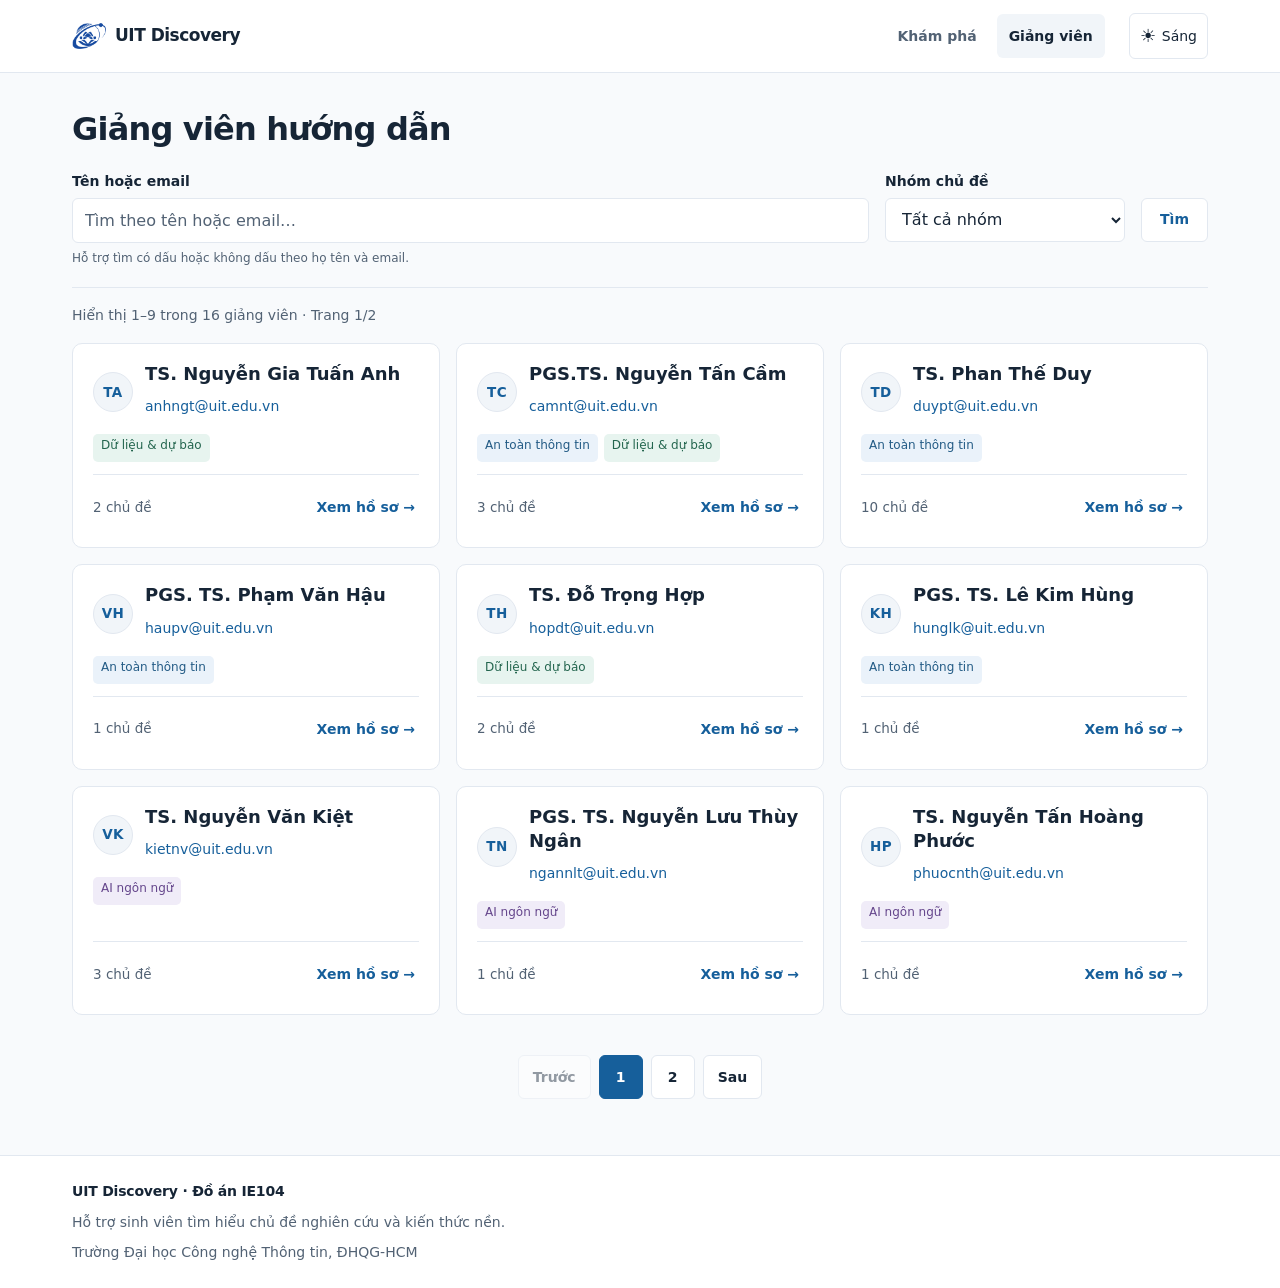
==== commit 00ab17a0: "refactor(data-driven): loại bỏ fix cứng dữ liệu mẫu, động hóa nhóm chủ đề và phân trang mở rộng" ====
--- a/lecturers/index.html
+++ b/lecturers/index.html
@@ -58,12 +58,12 @@
           ><input
             id="lecturer-search"
             type="search"
-            placeholder="Ví dụ: Nguyễn Tấn Cầm"
+            placeholder="Tìm theo tên hoặc email…"
             autocomplete="off"
             aria-describedby="lecturer-search-hint"
           />
           <p id="lecturer-search-hint" class="lecturers-filter__hint">
-            Không phân biệt hoa thường và dấu (ví dụ: “cam”, “uit”).
+            Hỗ trợ tìm có dấu hoặc không dấu theo họ tên và email.
           </p>
         </div>
         <div class="form-group">
--- a/assets/css/style.css
+++ b/assets/css/style.css
@@ -12,12 +12,18 @@
   --color-focus: #165f9b;
   --color-surface-muted: #f1f5f9;
   --color-accent-soft: #eaf2ff;
-  --color-domain-sec-bg: #eaf2fa;
-  --color-domain-sec-accent: #235b85;
-  --color-domain-data-bg: #e7f4ef;
-  --color-domain-data-accent: #23654e;
-  --color-domain-nlp-bg: #f0ecf8;
-  --color-domain-nlp-accent: #65468c;
+  --color-domain-1-bg: #eaf2fa;
+  --color-domain-1-accent: #235b85;
+  --color-domain-2-bg: #e7f4ef;
+  --color-domain-2-accent: #23654e;
+  --color-domain-3-bg: #f0ecf8;
+  --color-domain-3-accent: #65468c;
+  --color-domain-4-bg: #f8f1e5;
+  --color-domain-4-accent: #7c4d12;
+  --color-domain-5-bg: #f8ebf0;
+  --color-domain-5-accent: #7d3554;
+  --color-domain-6-bg: #e8f4f8;
+  --color-domain-6-accent: #1f5f75;
   --font-body: system-ui, -apple-system, "Segoe UI", Arial, sans-serif;
   --font-heading: var(--font-body);
   --space-1: 4px;
@@ -53,12 +59,18 @@
     --color-focus: #a9d6ff;
     --color-surface-muted: #212c3b;
     --color-accent-soft: #21364e;
-    --color-domain-sec-bg: #20354a;
-    --color-domain-sec-accent: #acd4f7;
-    --color-domain-data-bg: #203a36;
-    --color-domain-data-accent: #a1dfcf;
-    --color-domain-nlp-bg: #342e48;
-    --color-domain-nlp-accent: #d5c6f5;
+    --color-domain-1-bg: #20354a;
+    --color-domain-1-accent: #acd4f7;
+    --color-domain-2-bg: #203a36;
+    --color-domain-2-accent: #a1dfcf;
+    --color-domain-3-bg: #342e48;
+    --color-domain-3-accent: #d5c6f5;
+    --color-domain-4-bg: #3b3020;
+    --color-domain-4-accent: #f3d19c;
+    --color-domain-5-bg: #3c2633;
+    --color-domain-5-accent: #f2bfd4;
+    --color-domain-6-bg: #1e3742;
+    --color-domain-6-accent: #a3ddef;
     --shadow-soft: none;
     --shadow-overlay: 0 12px 36px rgb(0 0 0 / 45%);
   }
@@ -86,12 +98,18 @@
   --color-focus: #a9d6ff;
   --color-surface-muted: #212c3b;
   --color-accent-soft: #21364e;
-  --color-domain-sec-bg: #20354a;
-  --color-domain-sec-accent: #acd4f7;
-  --color-domain-data-bg: #203a36;
-  --color-domain-data-accent: #a1dfcf;
-  --color-domain-nlp-bg: #342e48;
-  --color-domain-nlp-accent: #d5c6f5;
+  --color-domain-1-bg: #20354a;
+  --color-domain-1-accent: #acd4f7;
+  --color-domain-2-bg: #203a36;
+  --color-domain-2-accent: #a1dfcf;
+  --color-domain-3-bg: #342e48;
+  --color-domain-3-accent: #d5c6f5;
+  --color-domain-4-bg: #3b3020;
+  --color-domain-4-accent: #f3d19c;
+  --color-domain-5-bg: #3c2633;
+  --color-domain-5-accent: #f2bfd4;
+  --color-domain-6-bg: #1e3742;
+  --color-domain-6-accent: #a3ddef;
   --shadow-soft: none;
   --shadow-overlay: 0 12px 36px rgb(0 0 0 / 45%);
 }
@@ -438,28 +456,57 @@
   line-height: 1.5;
 }
 
-.badge--sec,
-.lecturer-tag--sec {
-  background: var(--color-domain-sec-bg);
-  color: var(--color-domain-sec-accent);
-}
-
-.badge--data,
-.lecturer-tag--data {
-  background: var(--color-domain-data-bg);
-  color: var(--color-domain-data-accent);
-}
-
-.badge--nlp,
-.lecturer-tag--nlp {
-  background: var(--color-domain-nlp-bg);
-  color: var(--color-domain-nlp-accent);
+.badge[data-domain-tone="1"],
+.lecturer-tag[data-domain-tone="1"] {
+  background: var(--color-domain-1-bg);
+  color: var(--color-domain-1-accent);
+}
+
+.badge[data-domain-tone="2"],
+.lecturer-tag[data-domain-tone="2"] {
+  background: var(--color-domain-2-bg);
+  color: var(--color-domain-2-accent);
+}
+
+.badge[data-domain-tone="3"],
+.lecturer-tag[data-domain-tone="3"] {
+  background: var(--color-domain-3-bg);
+  color: var(--color-domain-3-accent);
+}
+
+.badge[data-domain-tone="4"],
+.lecturer-tag[data-domain-tone="4"] {
+  background: var(--color-domain-4-bg);
+  color: var(--color-domain-4-accent);
+}
+
+.badge[data-domain-tone="5"],
+.lecturer-tag[data-domain-tone="5"] {
+  background: var(--color-domain-5-bg);
+  color: var(--color-domain-5-accent);
+}
+
+.badge[data-domain-tone="6"],
+.lecturer-tag[data-domain-tone="6"] {
+  background: var(--color-domain-6-bg);
+  color: var(--color-domain-6-accent);
 }
 
 .badge--subject {
   background: var(--color-surface-muted);
   color: var(--color-text);
   border: 1px solid var(--color-border);
+}
+
+.pagination-ellipsis {
+  display: inline-flex;
+  align-items: center;
+  justify-content: center;
+  min-width: 32px;
+  min-height: 44px;
+  color: var(--color-muted);
+  font-size: 14px;
+  user-select: none;
 }
 
 .status-panel {
@@ -677,7 +724,7 @@
   }
 }
 
-/* Trang chủ (#page-home): header tối giản, hero 1 cột gọn, 3 nhóm chủ đề và ghi chú tham khảo. */
+/* Trang chủ (#page-home): header tối giản, hero 1 cột gọn, lưới nhóm chủ đề thích ứng dữ liệu và ghi chú tham khảo. */
 #page-home .site-header__inner {
   flex-wrap: nowrap;
   min-height: 72px;
@@ -738,18 +785,42 @@
   border-top: 1px solid var(--color-border);
 }
 
+#page-home .home__domains-header {
+  display: flex;
+  justify-content: space-between;
+  align-items: baseline;
+  flex-wrap: wrap;
+  gap: 6px 12px;
+}
+
 #page-home .home__domains h2 {
   font-size: 20px;
   margin: 0;
 }
 
+#page-home .home__domains-count {
+  font-size: 13.5px;
+  color: var(--color-muted);
+  margin: 0;
+}
+
+#page-home .home__domains-status {
+  font-size: 14px;
+  color: var(--color-muted);
+  margin-top: 16px;
+}
+
 #page-home .home__domains-grid {
   display: grid;
-  grid-template-columns: repeat(3, minmax(0, 1fr));
+  grid-template-columns: repeat(auto-fill, minmax(min(100%, 300px), 1fr));
   gap: 16px;
   list-style: none;
   padding: 0;
   margin-top: 20px;
+}
+
+#page-home .home__domains-actions {
+  margin-top: 16px;
 }
 
 #page-home .home__domain-card {
@@ -833,7 +904,6 @@
   }
 
   #page-home .home__domains-grid {
-    grid-template-columns: minmax(0, 1fr);
     gap: 12px;
   }
 
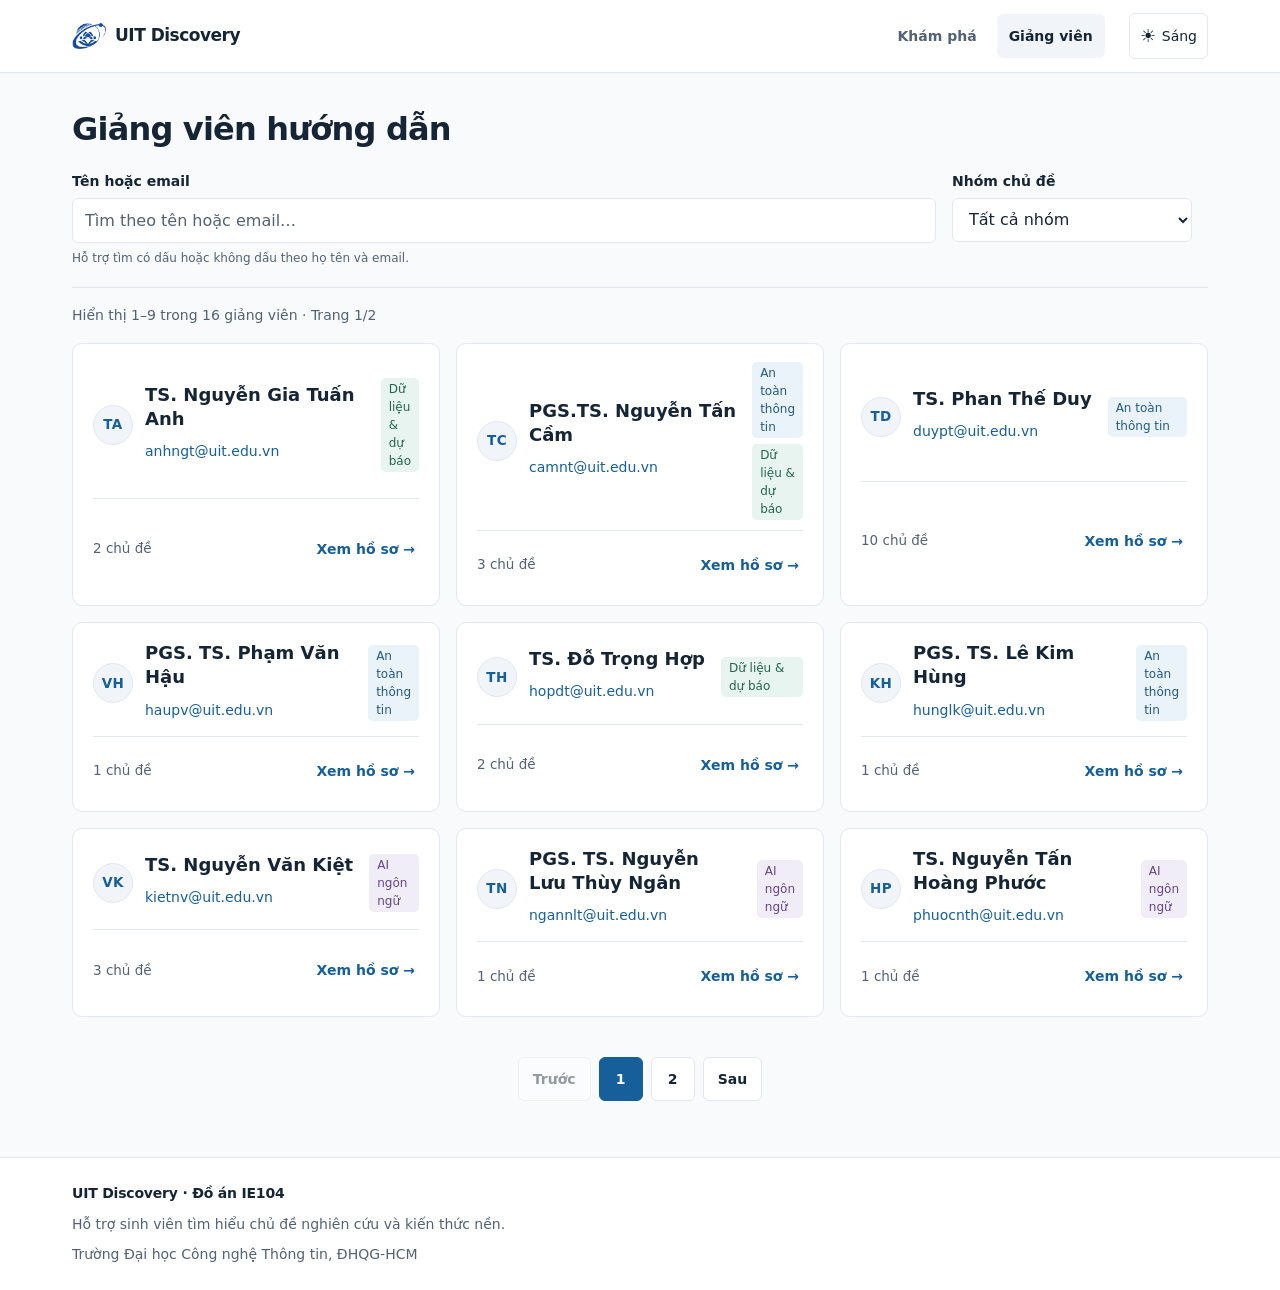
==== commit f456e4a4: "ui(lecturers): card ngang, ẩn nút Tìm, count nhóm, empty-reset nhất quán - UI-01 P1: card thành grid" ====
--- a/lecturers/index.html
+++ b/lecturers/index.html
@@ -73,7 +73,8 @@
           </select>
         </div>
         <div class="lecturers-filter__actions">
-          <button class="btn btn--outline" type="submit">Tìm</button
+          <!-- Lọc đã chạy live theo ô tìm/select nên nút "Tìm" bị ẩn (giữ control submit trong form cho W3C hợp lệ). -->
+          <button class="btn btn--outline" type="submit" hidden>Tìm</button
           ><button id="lecturers-reset" class="btn btn--quiet" type="reset" hidden>
             Xóa bộ lọc
           </button>
--- a/assets/css/style.css
+++ b/assets/css/style.css
@@ -263,12 +263,6 @@
   letter-spacing: -0.8px;
 }
 
-.page-header__desc {
-  color: var(--color-muted);
-  margin-top: 8px;
-  max-width: 65ch;
-}
-
 .site-header {
   background: var(--color-surface);
   border-bottom: 1px solid var(--color-border);
@@ -559,14 +553,9 @@
   font-weight: 600;
 }
 
-.reading-guide ol,
 .reading-guide p {
   margin-block: 8px 16px;
   max-width: 75ch;
-}
-
-.reading-guide ol {
-  padding-left: 22px;
 }
 
 .breadcrumb {
@@ -724,7 +713,7 @@
   }
 }
 
-/* Trang chủ (#page-home): header tối giản, hero 1 cột gọn, lưới nhóm chủ đề thích ứng dữ liệu và ghi chú tham khảo. */
+/* Trang chủ (#page-home): khôi phục Hero 2 cột + khung minh họa + hành trình 3 bước, chuẩn hóa lưới cân đối mọi màn hình. */
 #page-home .site-header__inner {
   flex-wrap: nowrap;
   min-height: 72px;
@@ -736,152 +725,258 @@
 
 #page-home .home {
   max-width: var(--container-max);
-  padding-block: 40px 56px;
+  padding-block: 28px 40px;
 }
 
 #page-home .home__hero {
-  max-width: 680px;
-}
-
-#page-home .home__meta {
-  font-size: 13.5px;
-  color: var(--color-muted);
+  display: grid;
+  grid-template-columns: minmax(0, 1fr);
+  gap: 28px;
+  align-items: center;
+}
+
+#page-home .home__copy {
+  max-width: 60ch;
+}
+
+#page-home .eyebrow {
+  font-size: 12px;
+  font-weight: 700;
+  letter-spacing: 1.4px;
+  color: var(--color-link);
   margin: 0;
 }
 
 #page-home h1 {
-  font-size: clamp(30px, 3.6vw, 44px);
-  line-height: 1.18;
-  letter-spacing: -1px;
-  margin-top: 10px;
+  font-size: clamp(32px, 4vw, 52px);
+  line-height: 1.15;
+  letter-spacing: -1.4px;
+  margin-top: 14px;
 }
 
 #page-home .home__highlight {
   color: var(--color-primary);
+  white-space: nowrap;
 }
 
 #page-home .home__intro {
   color: var(--color-muted);
-  font-size: 16.5px;
+  font-size: clamp(16px, 1.3vw, 18px);
   line-height: 1.65;
-  margin-top: 16px;
-  max-width: 54ch;
+  margin-top: 18px;
+  max-width: 48ch;
 }
 
 #page-home .home__actions {
   display: flex;
   flex-wrap: wrap;
   gap: 12px;
-  margin-top: 24px;
+  margin-block: 24px 16px;
 }
 
 #page-home .home__actions .btn {
-  padding: 10px 18px;
-}
-
-#page-home .home__domains {
-  margin-top: 40px;
-  padding-top: 32px;
+  padding: 12px 20px;
+}
+
+#page-home .home__note {
+  font-size: 13.5px;
+  color: var(--color-muted);
+  max-width: 48ch;
+  margin: 0;
+}
+
+#page-home .home__visual {
+  position: relative;
+  display: grid;
+  grid-template-columns: minmax(0, 1fr);
+  gap: 12px;
+  padding: 20px;
+  border-radius: 22px;
+  background: linear-gradient(150deg, var(--color-accent-soft) 0%, var(--color-surface) 72%);
+  border: 1px solid var(--color-border);
+  overflow: hidden;
+}
+
+#page-home .home__orbit {
+  position: absolute;
+  left: 50%;
+  top: 52%;
+  transform: translate(-50%, -50%);
+  width: min(296px, 68%);
+  aspect-ratio: 1 / 1;
+  border: 1px solid var(--color-border);
+  border-radius: 50%;
+  pointer-events: none;
+  z-index: 0;
+}
+
+#page-home .home__orbit--inner {
+  width: min(192px, 44%);
+}
+
+#page-home .home__visual-label {
+  grid-column: 1 / -1;
+  position: relative;
+  z-index: 1;
+  font-size: 10.5px;
+  letter-spacing: 1.5px;
+  font-weight: 700;
+  color: var(--color-muted);
+}
+
+#page-home .home__concept {
+  position: relative;
+  z-index: 1;
+  display: flex;
+  flex-direction: column;
+  gap: 4px;
+  border-radius: 14px;
+}
+
+#page-home .home__concept--main {
+  grid-column: 1 / -1;
+  padding: 22px 56px 22px 24px;
+  background: var(--color-primary);
+  color: var(--color-on-primary);
+}
+
+#page-home .home__concept-kicker {
+  font-size: 10.5px;
+  font-weight: 600;
+  letter-spacing: 1.3px;
+  opacity: 0.92;
+}
+
+#page-home .home__concept--main strong {
+  font-size: clamp(20px, 2vw, 24px);
+  font-weight: 700;
+  line-height: 1.28;
+  margin-top: 6px;
+}
+
+#page-home .home__concept-mark {
+  position: absolute;
+  right: 20px;
+  top: 18px;
+  font-size: 28px;
+  line-height: 1;
+}
+
+#page-home .home__concept--knowledge,
+#page-home .home__concept--mentor {
+  padding: 16px 18px;
+  background: var(--color-surface);
+  border: 1px solid var(--color-border);
+}
+
+#page-home .home__concept-number {
+  color: var(--color-primary);
+  font-size: 11px;
+  font-weight: 700;
+}
+
+#page-home .home__concept--knowledge strong,
+#page-home .home__concept--mentor strong {
+  font-size: 15px;
+  font-weight: 600;
+  color: var(--color-text);
+}
+
+#page-home .home__concept--knowledge span:last-child,
+#page-home .home__concept--mentor span:last-child {
+  font-size: 12.5px;
+  color: var(--color-muted);
+  line-height: 1.45;
+}
+
+#page-home .home__visual-caption {
+  grid-column: 1 / -1;
+  position: relative;
+  z-index: 1;
+  font-size: 12px;
+  color: var(--color-muted);
+  margin-top: 2px;
+}
+
+#page-home .home__steps {
+  margin-top: 36px;
+  padding-top: 28px;
   border-top: 1px solid var(--color-border);
 }
 
-#page-home .home__domains-header {
+#page-home .home__section-heading {
   display: flex;
   justify-content: space-between;
-  align-items: baseline;
+  align-items: flex-end;
   flex-wrap: wrap;
-  gap: 6px 12px;
-}
-
-#page-home .home__domains h2 {
-  font-size: 20px;
+  gap: 10px 16px;
+}
+
+#page-home .home__section-heading h2 {
+  font-size: clamp(22px, 2.4vw, 28px);
+  letter-spacing: -0.6px;
+  margin: 6px 0 0;
+}
+
+#page-home .home__stats {
+  font-size: 13px;
+  color: var(--color-muted);
   margin: 0;
-}
-
-#page-home .home__domains-count {
-  font-size: 13.5px;
-  color: var(--color-muted);
-  margin: 0;
-}
-
-#page-home .home__domains-status {
-  font-size: 14px;
-  color: var(--color-muted);
-  margin-top: 16px;
-}
-
-#page-home .home__domains-grid {
+  padding: 5px 12px;
+  background: var(--color-surface);
+  border: 1px solid var(--color-border);
+  border-radius: var(--radius-pill);
+}
+
+#page-home .home__step-list {
   display: grid;
-  grid-template-columns: repeat(auto-fill, minmax(min(100%, 300px), 1fr));
-  gap: 16px;
+  grid-template-columns: minmax(0, 1fr);
+  gap: 12px;
   list-style: none;
   padding: 0;
-  margin-top: 20px;
-}
-
-#page-home .home__domains-actions {
-  margin-top: 16px;
-}
-
-#page-home .home__domain-card {
-  display: flex;
-  flex-direction: column;
-  gap: 10px;
-  height: 100%;
-  padding: 20px;
+  margin: 20px 0 0;
+}
+
+#page-home .home__step-list li {
+  display: grid;
+  grid-template-columns: 36px minmax(0, 1fr);
+  column-gap: 16px;
+  align-items: start;
+  padding: 18px 20px;
   background: var(--color-surface);
   border: 1px solid var(--color-border);
-  border-radius: var(--radius-card);
-  box-shadow: none;
-  transition: border-color var(--transition-fast);
-}
-
-#page-home .home__domain-card:hover {
-  border-color: var(--color-link);
-}
-
-#page-home .home__domain-head {
-  display: flex;
+  border-radius: 14px;
+}
+
+#page-home .home__step-number {
+  display: inline-flex;
   align-items: center;
-  justify-content: space-between;
-  flex-wrap: wrap;
-  gap: 8px;
-}
-
-#page-home .home__domain-title {
-  font-size: 17px;
+  justify-content: center;
+  width: 36px;
+  height: 36px;
+  border-radius: 10px;
+  color: var(--color-primary);
+  background: var(--color-accent-soft);
+  font-size: 12px;
+  font-weight: 700;
+  flex-shrink: 0;
+}
+
+#page-home .home__step-body h3 {
+  font-size: 17.5px;
   color: var(--color-text);
-  margin: 0;
-}
-
-#page-home .home__domain-desc {
+  margin: 0 0 6px;
+}
+
+#page-home .home__step-body p {
   font-size: 14px;
   line-height: 1.55;
   color: var(--color-muted);
   margin: 0;
 }
 
-#page-home .home__domain-link {
-  display: inline-flex;
-  align-items: center;
-  gap: 6px;
-  min-height: 44px;
-  margin-top: auto;
-  align-self: flex-start;
-  font-size: 14px;
-  font-weight: 600;
-  color: var(--color-link);
-  text-decoration: none;
-  transition: color var(--transition-fast);
-}
-
-#page-home .home__domain-link:hover {
-  text-decoration: underline;
-  text-decoration-thickness: 2px;
-}
-
 #page-home .home__disclaimer {
-  margin-top: 36px;
+  margin: 28px 0 0;
   padding-top: 16px;
   border-top: 1px solid var(--color-border);
   border-left: 0;
@@ -890,24 +985,59 @@
   font-size: 13px;
   line-height: 1.55;
   color: var(--color-muted);
-  max-width: 72ch;
-}
-
-@media (max-width: 767px) {
+  max-width: 76ch;
+}
+
+@media (min-width: 360px) {
+  #page-home .home__visual {
+    grid-template-columns: repeat(2, minmax(0, 1fr));
+    gap: 14px;
+    padding: 24px;
+  }
+}
+
+@media (min-width: 768px) {
   #page-home .home {
-    padding-block: 28px 40px;
-  }
-
-  #page-home .home__domains {
-    margin-top: 32px;
-    padding-top: 24px;
-  }
-
-  #page-home .home__domains-grid {
-    gap: 12px;
-  }
-
-  #page-home .home__disclaimer {
-    margin-top: 28px;
-  }
-}
+    padding-block: 36px 48px;
+  }
+
+  #page-home .home__hero {
+    gap: 32px;
+  }
+}
+
+@media (min-width: 1024px) {
+  #page-home .home {
+    padding-block: 40px 52px;
+  }
+
+  #page-home .home__hero {
+    grid-template-columns: minmax(0, 1.08fr) minmax(0, 0.92fr);
+    gap: clamp(32px, 4vw, 52px);
+  }
+
+  #page-home .home__visual {
+    padding: 28px;
+    border-radius: 26px;
+    gap: 16px;
+  }
+
+  #page-home .home__steps {
+    margin-top: 44px;
+    padding-top: 32px;
+  }
+
+  #page-home .home__step-list {
+    grid-template-columns: repeat(3, minmax(0, 1fr));
+    gap: 20px;
+    margin-top: 24px;
+  }
+
+  #page-home .home__step-list li {
+    display: flex;
+    flex-direction: column;
+    gap: 14px;
+    padding: 22px 24px;
+    border-radius: 16px;
+  }
+}
--- a/assets/css/lecturers.css
+++ b/assets/css/lecturers.css
@@ -269,6 +269,35 @@
   #page-lecturers .lecturers-grid {
     grid-template-columns: repeat(2, minmax(0, 1fr));
   }
+
+  /* Cột rộng hơn: dựng card theo chiều ngang (giảm dead space) — header trái, tags phải,
+     footer trải ngang đáy; giữ card dọc khi màn < 768px. */
+  #page-lecturers .lecturer-card {
+    display: grid;
+    grid-template-columns: auto 1fr;
+    grid-template-areas:
+      "header tags"
+      "footer footer";
+    column-gap: 16px;
+    row-gap: 10px;
+  }
+
+  #page-lecturers .lecturer-card__header {
+    grid-area: header;
+    align-self: center;
+  }
+
+  #page-lecturers .lecturer-card__tags {
+    grid-area: tags;
+    align-self: center;
+    min-height: 0;
+  }
+
+  #page-lecturers .lecturer-card__footer {
+    grid-area: footer;
+    margin-top: 0;
+    padding-top: 12px;
+  }
 }
 
 @media (min-width: 1024px) {
